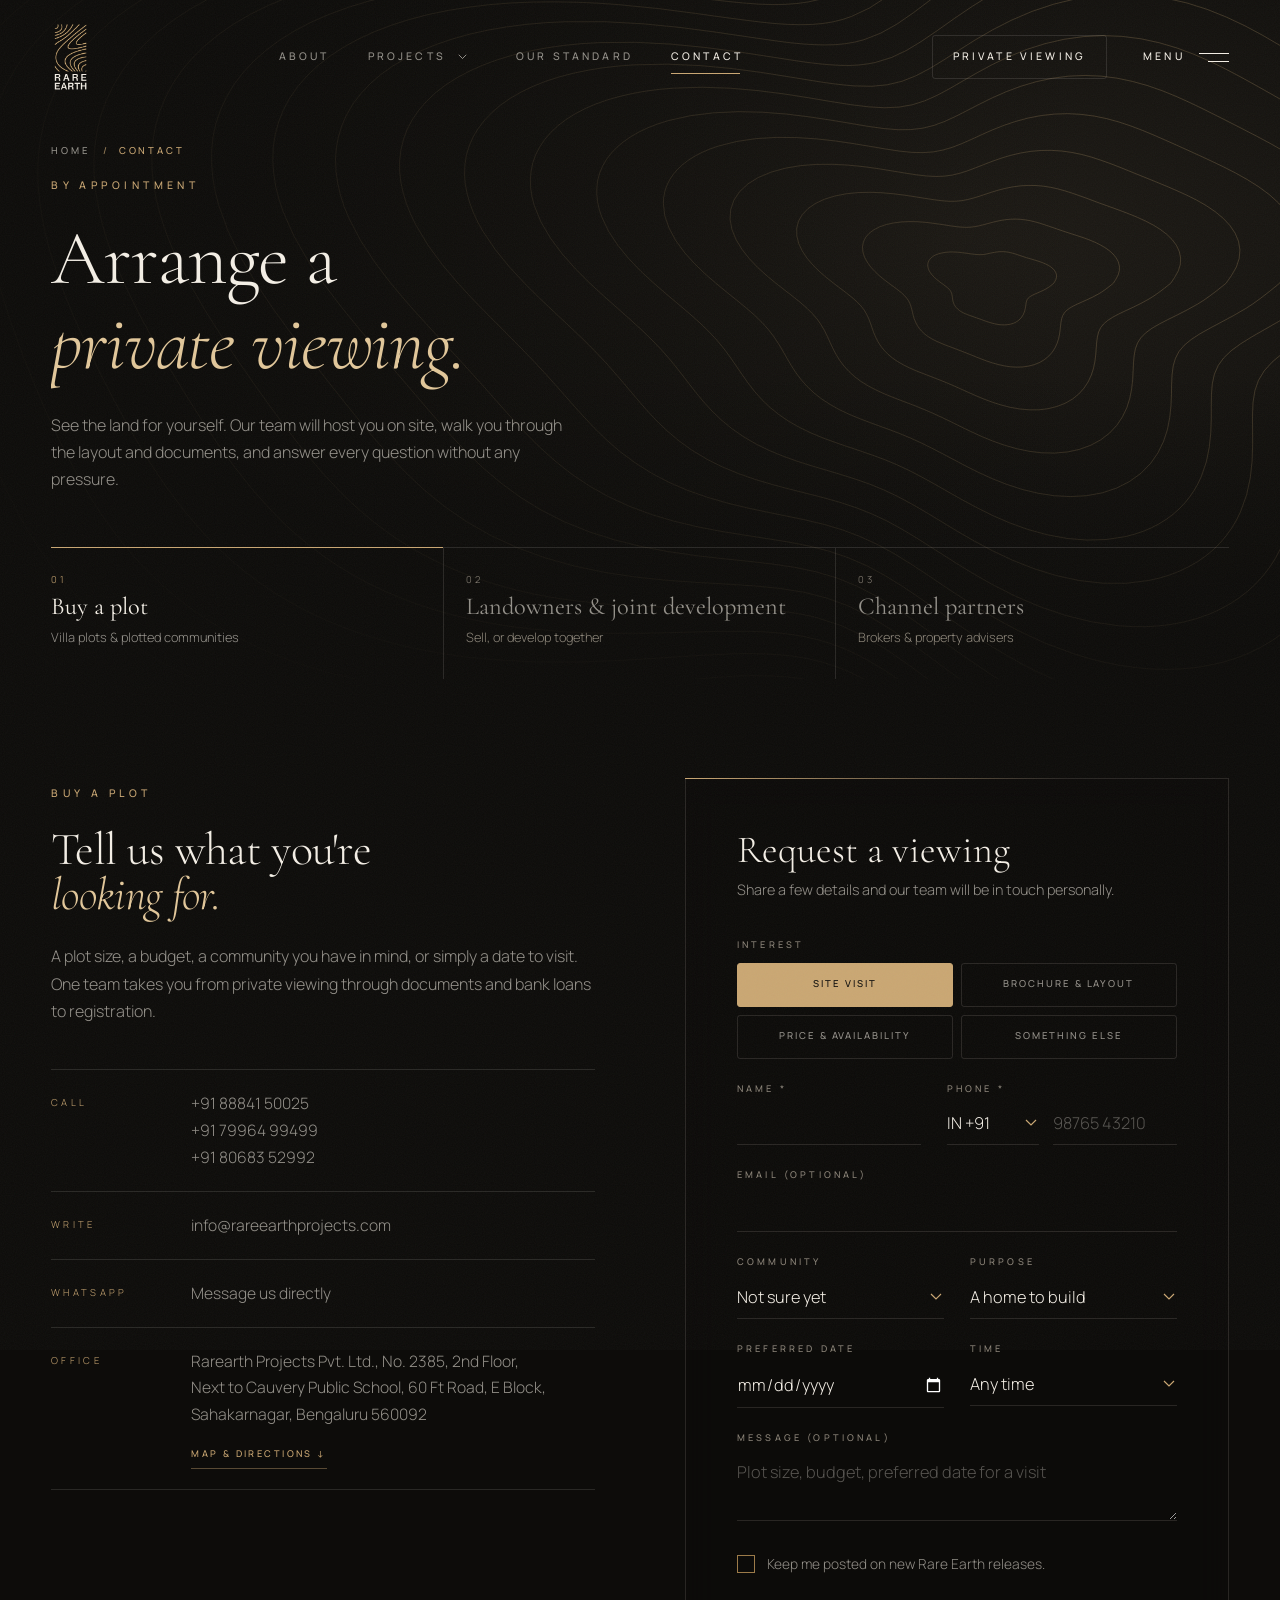
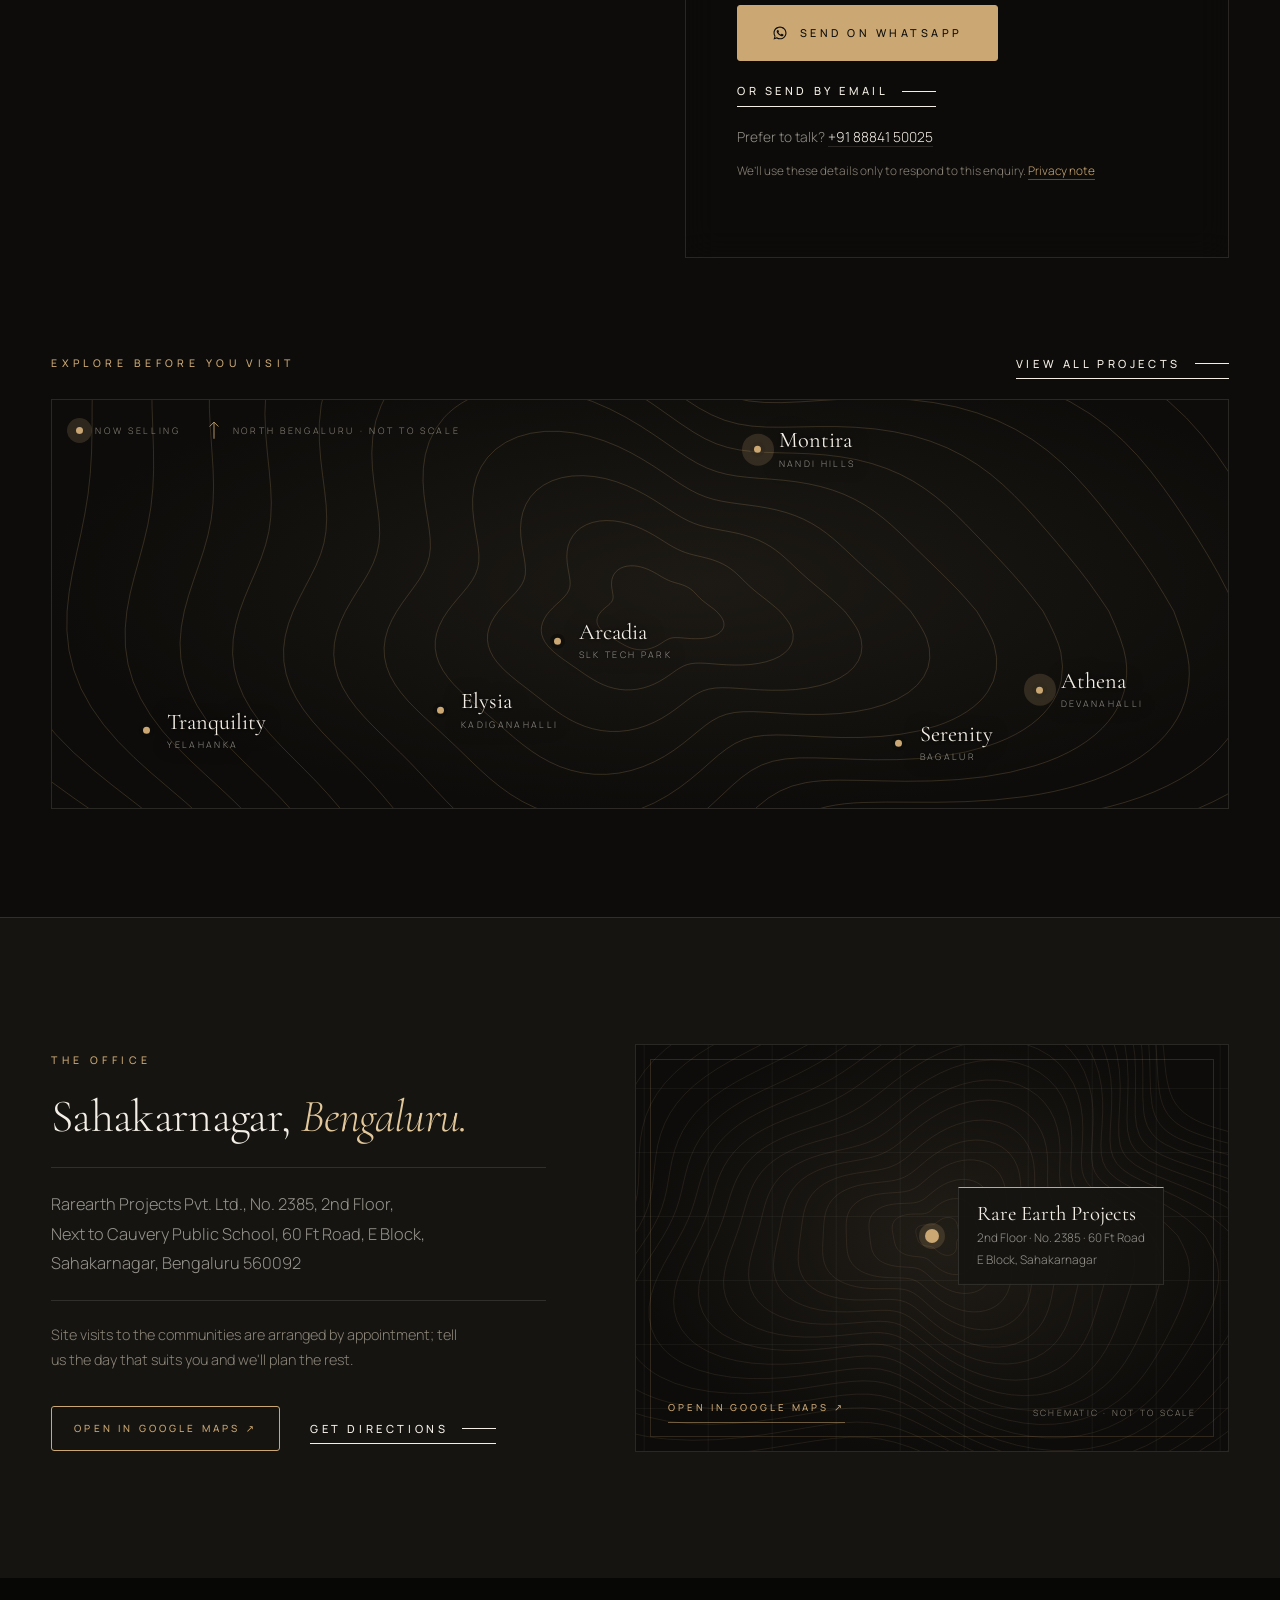
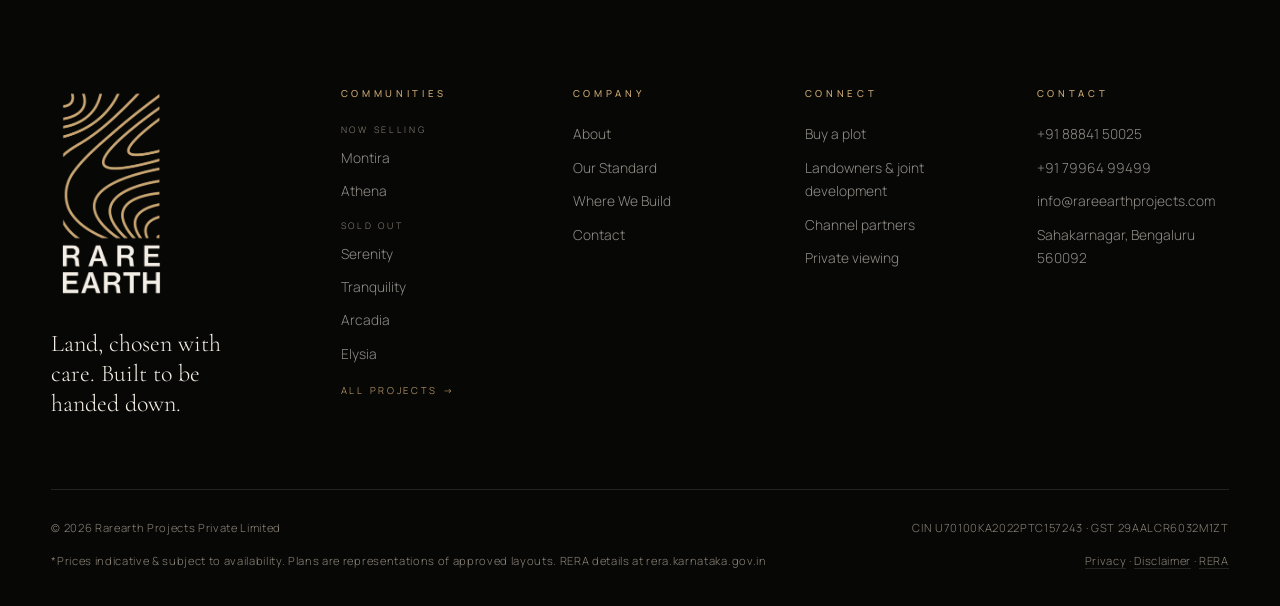
==== contact/index.html @ acd41873 "Rare Earth Projects website: first public release Static site for www.rareearthprojects.com on GitHu" ====
<!doctype html>
<!--
  =====================================================================
  RARE EARTH PROJECTS · CONTACT HUB  (served at /contact/)
  Three hash-addressable tabs (site.js initTabs, data-tabs-hash):
    #buy         Buy a plot (default) · the shared enquiry composer
    #landowners  Landowners & joint development · composer + land fields
    #partners    Channel partners · composer + firm / RERA agent fields
  Each panel's id IS its hash (buy / landowners / partners), so the deep
  links also work as plain anchors without JavaScript.
  Every tab sends WhatsApp-first to RE_CONFIG.whatsapp with email as the
  alternative (no lead endpoint). Phones, email, office and the
  community index are regenerated from assets/js/projects-data.js by
  assets/js/contact.js; the static HTML is the no-JS fallback.
  Deep links: /contact/?project=athena&intent=price#buy
  =====================================================================
-->
<html lang="en" class="no-js">
<head>
<meta charset="utf-8">
<meta name="viewport" content="width=device-width, initial-scale=1">
<script>document.documentElement.classList.remove('no-js')</script>
<title>Contact | Private Viewings &amp; Land Offers | Rare Earth Projects</title>
<meta name="description" content="Arrange a private viewing, offer your land for sale or joint development, or work with us as a channel partner. Call, WhatsApp or write to Rare Earth Projects, Bengaluru.">
<link rel="canonical" href="https://www.rareearthprojects.com/contact/">
<meta name="theme-color" content="#0d0c0a">
<meta property="og:type" content="website">
<meta property="og:locale" content="en_IN">
<meta property="og:site_name" content="Rare Earth Projects">
<meta property="og:title" content="Contact Rare Earth Projects">
<meta property="og:description" content="Arrange a private viewing, offer your land for sale or joint development, or work with us as a channel partner.">
<meta property="og:url" content="https://www.rareearthprojects.com/contact/">
<meta property="og:image" content="https://www.rareearthprojects.com/assets/montira/lawns-sm.jpg">
<meta property="og:image:width" content="1200">
<meta property="og:image:height" content="675">
<meta property="og:image:alt" content="Landscaped lawns at Montira with Nandi Hills in view">
<meta name="twitter:card" content="summary_large_image">
<link rel="icon" type="image/png" href="../assets/mark-gold.png">
<link rel="preconnect" href="https://fonts.googleapis.com">
<link rel="preconnect" href="https://fonts.gstatic.com" crossorigin>
<link href="https://fonts.googleapis.com/css2?family=Cormorant+Garamond:ital,wght@0,300;0,400;0,500;1,300;1,400&family=Manrope:wght@300;400;500;600&display=swap" rel="stylesheet">
<link rel="stylesheet" href="../assets/css/site.css">
<link rel="stylesheet" href="../assets/css/contact.css">

<script type="application/ld+json">
{"@context":"https://schema.org","@type":"Organization","name":"Rare Earth Projects","legalName":"Rarearth Projects Private Limited","url":"https://www.rareearthprojects.com/","logo":"https://www.rareearthprojects.com/assets/logo-vertical.png","email":"info@rareearthprojects.com","telephone":"+91-88841-50025","address":{"@type":"PostalAddress","streetAddress":"No. 2385, 2nd Floor, Next to Cauvery Public School, 60 Ft Road, E Block, Sahakarnagar","addressLocality":"Bengaluru","postalCode":"560092","addressRegion":"Karnataka","addressCountry":"IN"},"contactPoint":[{"@type":"ContactPoint","telephone":"+91-88841-50025","contactType":"sales","areaServed":"IN","availableLanguage":["en"]},{"@type":"ContactPoint","telephone":"+91-79964-99499","contactType":"customer service","areaServed":"IN"},{"@type":"ContactPoint","telephone":"+91-80683-52992","contactType":"customer service","areaServed":"IN"}]}
</script>
<script type="application/ld+json">
{"@context":"https://schema.org","@type":"ContactPage","name":"Contact Rare Earth Projects","url":"https://www.rareearthprojects.com/contact/","about":{"@type":"Organization","name":"Rare Earth Projects","url":"https://www.rareearthprojects.com/"}}
</script>
<script type="application/ld+json">
{"@context":"https://schema.org","@type":"BreadcrumbList","itemListElement":[{"@type":"ListItem","position":1,"name":"Home","item":"https://www.rareearthprojects.com/"},{"@type":"ListItem","position":2,"name":"Contact","item":"https://www.rareearthprojects.com/contact/"}]}
</script>
</head>
<body data-root="../" data-page="contact">
<div data-site="header"></div>
<noscript><nav class="wrap ct-nsnav" aria-label="Primary"><a href="../">Rare Earth Projects</a> · <a href="../projects/">Projects</a> · <a href="../legal/">Privacy &amp; disclaimer</a></nav></noscript>

<main id="main">

<!-- =============== 1 · PAGE HEAD + TABS =============== -->
<section class="phead ct-head" aria-labelledby="ct-h1">
  <svg class="hero-field" data-contours data-seed="57" data-count="26" data-cx="1240" data-cy="430" data-size="1400" viewBox="0 0 1600 1000" preserveAspectRatio="xMidYMid slice" aria-hidden="true"></svg>
  <nav class="crumbs" aria-label="Breadcrumb"><ol class="wrap"><li><a href="../">Home</a></li><li aria-current="page">Contact</li></ol></nav>
  <div class="wrap">
    <span class="kicker rv">By Appointment</span>
    <h1 id="ct-h1" class="display h-lg split"><span class="ln"><span>Arrange a</span></span><span class="ln"><span><em>private viewing.</em></span></span></h1>
    <p class="body-l rv d1">See the land for yourself. Our team will host you on site, walk you through the layout and documents, and answer every question without any pressure.</p>

    <div class="ct-tabs rv d2" id="ctTabs" data-tabs data-tabs-hash aria-label="How can we help?">
      <button type="button" role="tab" id="t-buy" data-hash="buy" aria-controls="buy" aria-selected="true"><small aria-hidden="true">01</small><b>Buy a plot</b><span>Villa plots &amp; plotted communities</span></button>
      <button type="button" role="tab" id="t-landowners" data-hash="landowners" aria-controls="landowners" aria-selected="false"><small aria-hidden="true">02</small><b>Landowners &amp; joint development</b><span>Sell, or develop together</span></button>
      <button type="button" role="tab" id="t-partners" data-hash="partners" aria-controls="partners" aria-selected="false"><small aria-hidden="true">03</small><b>Channel partners</b><span>Brokers &amp; property advisers</span></button>
    </div>
  </div>
</section>

<!-- =============== 2 · PANELS (id="contact" lets the mobile bar step aside here) =============== -->
<div class="ct-panels" id="contact">

  <!-- ---------- Buy a plot ---------- -->
  <section class="ct-panel" id="buy" role="tabpanel" aria-labelledby="t-buy">
    <div class="wrap ct-grid">
      <div class="ct-copy">
        <span class="kicker">Buy a plot</span>
        <h2 class="display h-md">Tell us what you're <em>looking for.</em></h2>
        <p class="body-l">A plot size, a budget, a community you have in mind, or simply a date to visit. One team takes you from private viewing through documents and bank loans to registration.</p>
        <ul class="lines" data-ct-lines="buy">
          <li><small>Call</small><div><a href="tel:+918884150025">+91 88841 50025</a><br><a href="tel:+917996499499">+91 79964 99499</a><br><a href="tel:+918068352992">+91 80683 52992</a></div></li>
          <li><small>Write</small><a href="mailto:info@rareearthprojects.com">info@rareearthprojects.com</a></li>
          <li><small>WhatsApp</small><a href="https://wa.me/918884150025" target="_blank" rel="noopener">Message us directly</a></li>
          <li><small>Office</small><span>Rarearth Projects Pvt. Ltd., No. 2385, 2nd Floor,<br>Next to Cauvery Public School, 60 Ft Road, E Block,<br>Sahakarnagar, Bengaluru 560092</span></li>
        </ul>
      </div>
      <!-- The shared enquiry composer (enquiry.js) renders the fields here -->
      <div class="form-card" id="buyForm" data-enquiry-form data-intent="visit" data-project="" data-source="contact-buy">
        <h3>Request a viewing</h3>
        <p>Share a few details and our team will be in touch personally.</p>
        <noscript><p class="ct-ns">Call <a href="tel:+918884150025">+91 88841 50025</a>, message us on <a href="https://wa.me/918884150025">WhatsApp</a> or write to <a href="mailto:info@rareearthprojects.com">info@rareearthprojects.com</a> and our team will arrange your visit.</p></noscript>
      </div>
    </div>
    <div class="wrap ct-comm">
      <div class="ct-comm-h"><h3 class="kicker" id="ct-comm-h">Explore before you visit</h3><a class="link" href="../projects/">View all projects <span class="ln"></span></a></div>
      <!-- The communities as points on a contour field, roughly where each sits around north Bengaluru.
           Regenerated from projects-data.js by contact.js (site.js fillPins); static pins are the no-JS fallback -->
      <div class="ct-pinmap rv">
        <svg class="pm-field" data-contours data-seed="23" data-count="18" data-cx="820" data-cy="360" data-size="1100" viewBox="0 0 1600 700" preserveAspectRatio="xMidYMid slice" aria-hidden="true"></svg>
        <nav class="pins" id="ctPins" aria-labelledby="ct-comm-h">
          <a class="pin r live" href="../projects/montira/" style="--x:60%;--y:12%;--i:0" aria-label="Montira, Nandi Hills, now selling"><span class="dot" aria-hidden="true"></span><span class="lab"><b>Montira</b><span>Nandi Hills</span></span></a>
          <a class="pin r live" href="../projects/athena/" style="--x:84%;--y:71%;--i:1" aria-label="Athena, Devanahalli, now selling"><span class="dot" aria-hidden="true"></span><span class="lab"><b>Athena</b><span>Devanahalli</span></span></a>
          <a class="pin r" href="../projects/serenity/" style="--x:72%;--y:84%;--i:2"><span class="dot" aria-hidden="true"></span><span class="lab"><b>Serenity</b><span>Bagalur</span></span></a>
          <a class="pin r" href="../projects/tranquility/" style="--x:8%;--y:81%;--i:3"><span class="dot" aria-hidden="true"></span><span class="lab"><b>Tranquility</b><span>Yelahanka</span></span></a>
          <a class="pin r" href="../projects/arcadia/" style="--x:43%;--y:59%;--i:4"><span class="dot" aria-hidden="true"></span><span class="lab"><b>Arcadia</b><span>SLK Tech Park</span></span></a>
          <a class="pin r" href="../projects/elysia/" style="--x:33%;--y:76%;--i:5"><span class="dot" aria-hidden="true"></span><span class="lab"><b>Elysia</b><span>Kadiganahalli</span></span></a>
        </nav>
        <div class="pins-key" aria-hidden="true"><span class="k-live"><i></i>Now selling</span><span class="k-map"><svg viewBox="0 0 16 22"><path d="M8 21V2M3 7l5-5 5 5"/></svg>North Bengaluru · not to scale</span></div>
      </div>
    </div>
  </section>

  <!-- ---------- Landowners & joint development ---------- -->
  <section class="ct-panel" id="landowners" role="tabpanel" aria-labelledby="t-landowners">
    <div class="wrap ct-grid">
      <div class="ct-copy">
        <span class="kicker">Landowners &amp; joint development</span>
        <h2 class="display h-md">Have land?<br><em>Let's read it together.</em></h2>
        <p class="body-l">If you own land around Bengaluru, we'd like to hear about it. Whether you are thinking of a sale or a joint development, we begin the way we always do: with careful due diligence on the land, its documents and where the region is heading.</p>
        <h3 class="ct-sub">What helps us respond</h3>
        <ul class="feat ct-feat">
          <li>Village, hobli and taluk</li>
          <li>Survey number(s)</li>
          <li>Extent, in acres and guntas</li>
          <li>Road access and frontage</li>
          <li>Conversion and approval status, if known</li>
          <li>A few photographs, if you have them</li>
        </ul>
        <p class="ct-aside">A few details are enough to begin; documents can follow later. We treat every land enquiry in confidence.</p>
        <ul class="lines" data-ct-lines="landowners">
          <li><small>Call</small><div><a href="tel:+918884150025">+91 88841 50025</a><br><a href="tel:+917996499499">+91 79964 99499</a></div></li>
          <li><small>Write</small><a href="mailto:info@rareearthprojects.com?subject=Land%20offer">info@rareearthprojects.com</a></li>
          <li><small>WhatsApp</small><a href="https://wa.me/918884150025" target="_blank" rel="noopener">Message us directly</a></li>
        </ul>
      </div>
      <!-- contact.js mounts the shared composer here with land fields -->
      <div class="form-card ct-form" id="landForm" data-ct-form="landowners" data-source="contact-landowners">
        <h3>Tell us about the land</h3>
        <p>Share what you know today. Our team will call you back personally.</p>
        <noscript><p class="ct-ns">Call <a href="tel:+918884150025">+91 88841 50025</a> or write to <a href="mailto:info@rareearthprojects.com?subject=Land%20offer">info@rareearthprojects.com</a> with the village, survey number and extent of the land.</p></noscript>
      </div>
    </div>
    <div class="wrap ct-steps-w">
      <h3 class="kicker">How it works</h3>
      <ol class="steps ct-steps">
        <li><b>Share the basics</b><p>Where the land is, its survey number and extent. That is enough for a first conversation.</p></li>
        <li><b>We read the land</b><p>Title, access, approvals and where the region is heading, studied before anything is promised.</p></li>
        <li><b>We walk it with you</b><p>A visit to the parcel with you or your representative, and an honest view of its potential.</p></li>
        <li><b>We talk options</b><p>An outright purchase or a joint development, whichever suits the land and its owners.</p></li>
      </ol>
    </div>
  </section>

  <!-- ---------- Channel partners ---------- -->
  <section class="ct-panel" id="partners" role="tabpanel" aria-labelledby="t-partners">
    <div class="wrap ct-grid">
      <div class="ct-copy">
        <span class="kicker">Channel partners</span>
        <h2 class="display h-md">Bring your clients <em>to the right land.</em></h2>
        <p class="body-l">If you advise buyers on plots and land around Bengaluru, we'd be glad to work with you. Tell us about your firm and your RERA agent registration, and our team will be in touch to take it forward.</p>
        <h3 class="ct-sub">What to include</h3>
        <ul class="feat ct-feat">
          <li>Your firm's name and city</li>
          <li>Your Karnataka RERA agent registration number</li>
          <li>The communities your clients ask about</li>
          <li>The best number to reach you</li>
        </ul>
        <ul class="lines" data-ct-lines="partners">
          <li><small>Call</small><div><a href="tel:+918884150025">+91 88841 50025</a><br><a href="tel:+917996499499">+91 79964 99499</a></div></li>
          <li><small>Write</small><a href="mailto:info@rareearthprojects.com?subject=Channel%20partner">info@rareearthprojects.com</a></li>
          <li><small>WhatsApp</small><a href="https://wa.me/918884150025" target="_blank" rel="noopener">Message us directly</a></li>
        </ul>
        <p class="ct-mailcard" data-ct-mailcard>Prefer email? <a class="link" href="mailto:info@rareearthprojects.com?subject=Channel%20partner">Write with our template <span class="ln"></span></a></p>
      </div>
      <!-- contact.js mounts the shared composer here with firm fields -->
      <div class="form-card ct-form" id="partnerForm" data-ct-form="partners" data-source="contact-partners">
        <h3>Work with us</h3>
        <p>A few details about you and your firm, and we'll take it from there.</p>
        <noscript><p class="ct-ns">Write to <a href="mailto:info@rareearthprojects.com?subject=Channel%20partner">info@rareearthprojects.com</a> with your firm's name, city and Karnataka RERA agent registration number.</p></noscript>
      </div>
    </div>
  </section>

</div>

<!-- =============== 3 · THE OFFICE =============== -->
<!-- data-lat / data-lng: the office pin from Google Maps (owner, 2026-10-17); RE_CONFIG.office.lat / lng override them when added -->
<section class="ct-office" id="office" aria-labelledby="office-h" data-lat="13.0608421" data-lng="77.5875166">
  <div class="wrap ct-office-grid">
    <div class="ct-office-copy">
      <span class="kicker">The Office</span>
      <h2 id="office-h" class="display h-md">Sahakarnagar, <em>Bengaluru.</em></h2>
      <address class="ct-addr" data-ct-addr>Rarearth Projects Pvt. Ltd., No. 2385, 2nd Floor,<br> Next to Cauvery Public School, 60 Ft Road, E Block,<br> Sahakarnagar, Bengaluru 560092</address>
      <p class="ct-office-note">Site visits to the communities are arranged by appointment; tell us the day that suits you and we'll plan the rest.</p>
      <div class="ct-office-acts">
        <a class="pill sm" data-ct-maps href="https://www.google.com/maps/search/?api=1&amp;query=13.0608421%2C77.5875166" target="_blank" rel="noopener">Open in Google Maps ↗</a>
        <a class="link" data-ct-dir href="https://www.google.com/maps/dir/?api=1&amp;destination=13.0608421%2C77.5875166" target="_blank" rel="noopener">Get directions <span class="ln"></span></a>
      </div>
    </div>
    <!-- Stylised, on-brand map card: no Google Maps script or embed. A click opens Google Maps in a new tab. -->
    <a class="ct-map" data-ct-maps href="https://www.google.com/maps/search/?api=1&amp;query=13.0608421%2C77.5875166" target="_blank" rel="noopener" aria-label="Open the Rare Earth Projects office in Sahakarnagar on Google Maps (opens in a new tab)">
      <svg class="ct-map-field" data-contours data-seed="88" data-count="20" data-cx="820" data-cy="470" data-size="900" viewBox="0 0 1600 1000" preserveAspectRatio="xMidYMid slice" aria-hidden="true"></svg>
      <span class="ct-map-grid" aria-hidden="true"></span>
      <span class="ct-pin" aria-hidden="true"><i></i></span>
      <span class="ct-map-lbl" aria-hidden="true"><b>Rare Earth Projects</b><span>2nd Floor · No. 2385 · 60 Ft Road</span><span>E Block, Sahakarnagar</span></span>
      <span class="ct-map-cta" aria-hidden="true">Open in Google Maps ↗</span>
      <span class="ct-map-note" aria-hidden="true">Schematic · not to scale</span>
    </a>
  </div>
</section>

</main>
<div data-site="footer"></div>
<noscript><footer class="ns-ft"><div class="wrap"><p>© Rarearth Projects Private Limited · CIN U70100KA2022PTC157243 · GST 29AALCR6032M1ZT</p><p><a href="../legal/">Privacy &amp; disclaimer</a></p></div></footer></noscript>

<script src="../assets/js/projects-data.js" defer></script>
<script src="../assets/js/site.js" defer></script>
<script src="../assets/js/enquiry.js" defer></script>
<script src="../assets/js/contact.js" defer></script>
</body>
</html>
---- assets/css/site.css ----
/* =====================================================================
   Rare Earth Projects · site.css  (shared design system)
   Part A  Tokens and components extracted unchanged from index.html v4
   Part B  Shared inner-page components (header dropdown, breadcrumbs,
           page head, enquiry dialog, edge tab, mobile bar, lightbox,
           featured band, filter bar, sub-nav, plan viewer, project page
           blocks, per-project theme tokens)
   Owned by the foundation layer. Page-specific styles go in
   assets/css/<page>.css.
   ===================================================================== */

/* =========================== PART A ================================ */
:root{
  --obsidian:#0d0c0a; --coal:#151411; --ash:#1e1c18;
  --ivory:#f4efe6; --bone:#ebe4d6; --sand:#d8ccb6;
  --gold:#caa773; --gold-hi:#e2c79a; --gold-lo:#9c7b49;
  --mute:#8b8478; --mute-d:rgba(244,239,230,.58);
  --hair-d:rgba(244,239,230,.12); --hair-l:rgba(13,12,10,.12);
  --serif:"Cormorant Garamond",Georgia,serif;
  --sans:"Manrope",system-ui,-apple-system,sans-serif;
  --ease:cubic-bezier(.22,.8,.2,1);
  --gut:clamp(16px,4vw,56px);
  /* context-aware helpers (flip inside light sections) */
  --line:var(--hair-d); --muted:var(--mute-d); --muted-2:var(--mute); --err:#e08a6d;
  --hdr-offset:0px; --subnav-h:60px;
}
*{box-sizing:border-box;margin:0;padding:0}
html{scroll-behavior:smooth}
body{font-family:var(--sans);font-weight:300;color:var(--ivory);background:var(--obsidian);line-height:1.7;-webkit-font-smoothing:antialiased;overflow-x:hidden}
body.locked{overflow:hidden}
img{max-width:100%;display:block}
a{color:inherit;text-decoration:none}
button{font:inherit;color:inherit;background:none;border:0;cursor:pointer}
::selection{background:var(--gold);color:var(--obsidian)}
.wrap{padding:0 var(--gut);max-width:1560px;margin:0 auto}
section{position:relative}

/* film grain */
body::after{content:"";position:fixed;inset:-50%;z-index:200;pointer-events:none;opacity:.045;
  background-image:url("data:image/svg+xml,%3Csvg xmlns='http://www.w3.org/2000/svg' width='160' height='160'%3E%3Cfilter id='n'%3E%3CfeTurbulence type='fractalNoise' baseFrequency='.9' numOctaves='2' stitchTiles='stitch'/%3E%3C/filter%3E%3Crect width='100%25' height='100%25' filter='url(%23n)'/%3E%3C/svg%3E");
  animation:grain 1.2s steps(4) infinite}
@keyframes grain{0%{transform:translate(0,0)}25%{transform:translate(-3%,2%)}50%{transform:translate(2%,-3%)}75%{transform:translate(-2%,-1%)}100%{transform:translate(0,0)}}

/* ---------- type ---------- */
.kicker{font-size:.66rem;letter-spacing:.42em;text-transform:uppercase;font-weight:500;color:var(--gold)}
.display{font-family:var(--serif);font-weight:300;line-height:.98;letter-spacing:-.015em}
.display em{font-style:italic;color:var(--gold-hi)}
.h-xl{font-size:clamp(3.2rem,9vw,9rem)}
.h-lg{font-size:clamp(2.6rem,6vw,5.6rem)}
.h-md{font-size:clamp(2rem,3.6vw,3.4rem)}
.body-l{font-size:clamp(1rem,1.2vw,1.12rem);color:var(--mute-d);max-width:54ch}
.body-l+.body-l{margin-top:18px}
.light{background:var(--ivory);color:var(--obsidian)}
.bone{background:var(--bone);color:var(--obsidian)}
.light .kicker,.bone .kicker{color:var(--gold-lo)}
.light .display em,.bone .display em{color:var(--gold-lo)}
.light .body-l,.bone .body-l{color:#5d574d}

/* ---------- links & buttons ---------- */
.link{display:inline-flex;align-items:center;gap:14px;font-size:.7rem;letter-spacing:.32em;text-transform:uppercase;font-weight:500;position:relative;padding:6px 0}
.link::after{content:"";position:absolute;left:0;right:0;bottom:0;height:1px;background:currentColor;transform-origin:right;transition:transform .7s var(--ease)}
.link:hover::after{transform:scaleX(0)}
.link .ln{width:34px;height:1px;background:currentColor;transition:width .6s var(--ease)}
.link:hover .ln{width:56px}
.pill{display:inline-flex;align-items:center;gap:14px;padding:18px 34px;border:1px solid var(--gold);color:var(--gold);font-size:.68rem;letter-spacing:.32em;text-transform:uppercase;font-weight:500;position:relative;overflow:hidden;isolation:isolate;transition:color .6s var(--ease)}
.pill::before{content:"";position:absolute;inset:0;background:var(--gold);transform:translateY(101%);transition:transform .6s var(--ease);z-index:-1}
.pill:hover{color:var(--obsidian)}
.pill:hover::before{transform:none}
.pill.solid{background:var(--gold);color:var(--obsidian)}
.pill.solid::before{background:var(--ivory)}
.light .pill,.bone .pill{border-color:var(--obsidian);color:var(--obsidian)}
.light .pill::before,.bone .pill::before{background:var(--obsidian)}
.light .pill:hover,.bone .pill:hover{color:var(--ivory)}

/* ---------- preloader ---------- */
.loader{position:fixed;inset:0;z-index:300;background:var(--obsidian);display:flex;align-items:center;justify-content:center;transition:clip-path 1.2s var(--ease)}
.loader .lg{position:relative;width:96px}
.loader svg{position:absolute;left:0;top:0;width:100%;height:auto}
.loader svg path{fill:none;stroke:var(--gold);stroke-width:3.2;stroke-linecap:round}
.loader img{width:100%;opacity:0;animation:fadein .9s 1.2s forwards}
.loader.done{clip-path:inset(0 0 100% 0)}
.loader.skip{display:none}
@keyframes fadein{to{opacity:1}}

/* ---------- header ---------- */
.hdr{position:fixed;top:0;left:0;right:0;z-index:100;display:flex;align-items:center;justify-content:space-between;padding:22px var(--gut);transition:transform .6s var(--ease),background .6s,padding .6s,color .6s}
.hdr.hide{transform:translateY(-110%)}
.hdr.solid{background:rgba(13,12,10,.84);backdrop-filter:blur(14px);-webkit-backdrop-filter:blur(14px);padding:12px var(--gut)}
.hdr .logo img{height:70px;width:auto;transition:height .6s var(--ease)}
.hdr.solid .logo img{height:52px}
.hdr nav.quick{display:flex;gap:38px;align-items:center}
.hdr nav.quick a{font-size:.66rem;letter-spacing:.3em;text-transform:uppercase;font-weight:500;color:var(--mute-d);transition:color .4s}
.hdr nav.quick a:hover{color:var(--ivory)}
.hdr-r{display:flex;align-items:center;gap:36px}
.hdr-r .enq{font-size:.66rem;letter-spacing:.3em;text-transform:uppercase;font-weight:500;border:1px solid var(--hair-d);padding:12px 20px;transition:border-color .4s,color .4s}
.hdr-r .enq:hover{border-color:var(--gold);color:var(--gold)}
.menu-t{display:flex;align-items:center;gap:14px;font-size:.66rem;letter-spacing:.3em;text-transform:uppercase;font-weight:500;min-height:44px}
.menu-t .bars{width:30px;height:9px;position:relative}
.menu-t .bars i{position:absolute;left:0;right:0;height:1px;background:currentColor;transition:transform .5s var(--ease),width .5s var(--ease)}
.menu-t .bars i:first-child{top:0}.menu-t .bars i:last-child{bottom:0;width:70%;left:auto}
.menu-t:hover .bars i:last-child{width:100%}
body.menu-open .menu-t .bars i:first-child{transform:translateY(4px) rotate(45deg)}
body.menu-open .menu-t .bars i:last-child{width:100%;transform:translateY(-4px) rotate(-45deg)}

/* ---------- menu overlay ---------- */
.overlay{position:fixed;inset:0;z-index:90;background:var(--coal);display:grid;grid-template-columns:1.4fr 1fr;clip-path:inset(0 0 100% 0);transition:clip-path 1s var(--ease),visibility 0s 1s;visibility:hidden}
body.menu-open .overlay{clip-path:inset(0 0 0 0);visibility:visible;transition:clip-path 1s var(--ease)}
.overlay nav{padding:140px var(--gut) 50px;display:flex;flex-direction:column;justify-content:center;overflow-y:auto}
.overlay nav a{font-family:var(--serif);font-weight:300;font-size:clamp(2rem,4.6vw,4.2rem);line-height:1.14;display:flex;align-items:baseline;gap:26px;opacity:0;transform:translateY(30px);transition:opacity .8s var(--ease),transform .8s var(--ease),color .4s}
.overlay nav a small{font-family:var(--sans);font-size:.66rem;letter-spacing:.2em;color:var(--mute);min-width:24px}
.overlay nav a.sub{font-size:clamp(1.3rem,2.4vw,2rem);padding-left:50px;color:var(--mute-d)}
.overlay nav a:hover{color:var(--gold-hi);font-style:italic}
.overlay nav a.sub.is-cur{color:var(--gold);font-style:italic}
body.menu-open .overlay nav a{opacity:1;transform:none}
.overlay aside{border-left:1px solid var(--hair-d);padding:140px var(--gut) 60px;display:flex;flex-direction:column;justify-content:space-between;gap:34px;position:relative;overflow:hidden}
.overlay aside .vlogo{width:110px}
.overlay aside h6{font-size:.62rem;letter-spacing:.38em;text-transform:uppercase;color:var(--gold);font-weight:500;margin-bottom:10px}
.overlay aside p,.overlay aside a{font-size:.95rem;color:var(--mute-d);display:block}
.overlay aside a:hover{color:var(--ivory)}

/* ---------- hero ---------- */
.hero{min-height:100vh;min-height:100svh;display:flex;flex-direction:column;justify-content:flex-end;overflow:hidden;background:radial-gradient(ellipse at 75% 35%,#1d1a15 0%,var(--obsidian) 65%)}
.hero-field{position:absolute;inset:0;width:100%;height:100%}
.hero-field path{fill:none;stroke:var(--gold);stroke-width:1;opacity:.42;stroke-linecap:round}
.hero::after{content:"";position:absolute;inset:0;background:linear-gradient(90deg,rgba(13,12,10,.92) 0%,rgba(13,12,10,.55) 45%,rgba(13,12,10,0) 80%),linear-gradient(0deg,rgba(13,12,10,.9),rgba(13,12,10,0) 40%);pointer-events:none}
.hero-in{position:relative;z-index:2;padding-top:170px;width:100%}
.hero h1{margin:26px 0 30px;max-width:14ch}
.hero p.lead{max-width:48ch;color:var(--mute-d);font-size:1.05rem}
.hero-actions{display:flex;flex-wrap:wrap;align-items:center;gap:30px;margin-top:40px}

/* ---------- community pins (site.js pinsHTML / fillPins) ----------
   Each project is a gold point on a contour field, roughly where it sits
   around north Bengaluru. On the home and 404 heroes (.hero-pins) they
   float over the right of the field, so the headline block keeps a calm
   margin to the bottom edge; on contact they spread across a panel
   (contact.css .ct-map). --x / --y place each .pin; .l / .b move the
   label to the left / below. "Now selling" projects pulse. */
.hero{padding-bottom:clamp(80px,13vh,150px)}
.hero-pins{position:absolute;inset:0;z-index:2;pointer-events:none}
.pin{position:absolute;left:var(--x);top:var(--y);pointer-events:auto;display:flex;align-items:center;gap:14px;transform:translate(-7px,-50%)}
.rv.in .pin{animation:pinIn 1s var(--ease) both;animation-delay:calc(.45s + var(--i,0) * .14s)}
@keyframes pinIn{from{opacity:0}}
.pin.l{flex-direction:row-reverse;transform:translate(calc(-100% + 7px),-50%);text-align:right}
.pin.b{flex-direction:column;gap:10px;transform:translate(-50%,-7px);text-align:center}
.pin .dot{position:relative;flex:none;width:14px;height:14px;display:grid;place-items:center}
.pin .dot::before{content:"";width:7px;height:7px;border-radius:50%;background:var(--gold);box-shadow:0 0 0 4px rgba(13,12,10,.6);transition:transform .4s var(--ease)}
.pin.live .dot::after,.pins-key .k-live i::after{content:"";position:absolute;inset:-9px;border-radius:50%;background:rgba(202,167,115,.18);animation:pinPulse 3s ease-in-out infinite}
.pin.live:nth-child(2n) .dot::after{animation-delay:1s}
@keyframes pinPulse{0%,100%{transform:scale(.45);opacity:.9}50%{transform:scale(1.1);opacity:.35}}
.pin .lab{text-shadow:0 1px 18px rgba(13,12,10,.95),0 0 4px rgba(13,12,10,.9)}
.pin b{display:block;font-family:var(--serif);font-weight:400;font-size:1.4rem;line-height:1.05;transition:color .4s}
.pin .lab span{display:block;margin-top:4px;font-size:.56rem;letter-spacing:.26em;text-transform:uppercase;color:var(--mute-d)}
.pin:hover b,.pin:focus-visible b{color:var(--gold-hi);font-style:italic}
.pin:hover .dot::before,.pin:focus-visible .dot::before{transform:scale(1.5)}
.pin:focus-visible{outline:1px solid var(--gold);outline-offset:6px}
.pins-key{position:absolute;right:var(--gut);bottom:28px;display:flex;align-items:center;gap:26px;font-size:.56rem;letter-spacing:.3em;text-transform:uppercase;color:var(--mute)}
.pins-key>span{display:flex;align-items:center;gap:12px}
.pins-key .k-live i{position:relative;width:7px;height:7px;border-radius:50%;background:var(--gold)}
.pins-key svg{width:14px;height:20px;stroke:var(--gold);fill:none}

/* reveals */
.split .ln{display:block;overflow:hidden;padding:.06em .12em .22em 0;margin:-.06em -.12em -.16em 0}
.split .ln>span{display:block;transform:translateY(105%);transition:transform 1.3s var(--ease)}
.split.in .ln>span{transform:none}
.split.in .ln:nth-child(2)>span{transition-delay:.1s}
.rv{opacity:0;transform:translateY(40px);transition:opacity 1.2s var(--ease),transform 1.2s var(--ease)}
.rv.in{opacity:1;transform:none}
.rv.d1{transition-delay:.12s}.rv.d2{transition-delay:.24s}.rv.d3{transition-delay:.36s}
.no-js .rv,.no-js .split .ln>span{opacity:1;transform:none}

/* ---------- manifesto ---------- */
.manifesto{padding:clamp(120px,18vh,220px) 0;text-align:center;overflow:hidden}
.manifesto .kicker{display:block;margin-bottom:44px}
.manifesto p.big{font-family:var(--serif);font-weight:300;font-size:clamp(1.8rem,3.6vw,3.3rem);line-height:1.28;max-width:24ch;margin:0 auto}
.manifesto p.big .w{opacity:.16;transition:opacity .5s}
.manifesto p.big .w.on{opacity:1}
.manifesto p.big em{color:var(--gold-hi)}
.manifesto .mk{position:absolute;left:50%;top:50%;width:min(420px,70vw);transform:translate(-50%,-50%);opacity:.03;filter:brightness(0) invert(1);pointer-events:none}

/* ---------- figures ---------- */
.figures{border-top:1px solid var(--hair-d);border-bottom:1px solid var(--hair-d)}
.figures .wrap{display:grid;grid-template-columns:repeat(4,1fr)}
.fig{padding:56px 0 50px clamp(0px,2vw,36px);border-right:1px solid var(--hair-d)}
.fig:first-child{padding-left:0}
.fig:last-child{border-right:0}
.fig b{display:block;font-family:var(--serif);font-weight:300;font-size:clamp(3rem,5.4vw,5.2rem);line-height:1}
.fig span{display:block;margin-top:14px;font-size:.64rem;letter-spacing:.3em;text-transform:uppercase;color:var(--mute)}
.fig b span{display:inline;margin:0;font:inherit;letter-spacing:inherit;text-transform:none;color:inherit}

/* ---------- about ---------- */
.about{padding:clamp(120px,16vh,190px) 0}
.about-grid{display:grid;grid-template-columns:5fr 6fr;gap:clamp(40px,8vw,140px);align-items:center}
.about-mark{position:relative;aspect-ratio:4/5;background:var(--bone);display:flex;align-items:center;justify-content:center}
.about-mark::before{content:"";position:absolute;inset:18px;border:1px solid var(--hair-l)}
.about-mark img{width:42%}
.about-mark .cap{position:absolute;left:34px;right:34px;bottom:30px;display:flex;justify-content:space-between;font-size:.6rem;letter-spacing:.3em;text-transform:uppercase;color:#7a7468}
.about .h-lg{margin:24px 0 30px}
.pillars{display:grid;grid-template-columns:repeat(3,1fr);gap:28px;margin-top:46px;padding-top:36px;border-top:1px solid var(--hair-l)}
.pillars i{font-family:var(--serif);font-size:1.1rem;color:var(--gold-lo)}
.pillars b{display:block;font-family:var(--serif);font-weight:400;font-size:1.45rem;line-height:1.1;margin:10px 0 8px}
.pillars p{font-size:.88rem;color:#5d574d}

/* ---------- portfolio index ---------- */
.portfolio{padding:clamp(120px,16vh,190px) 0 clamp(80px,10vh,120px)}
.col-head{display:grid;grid-template-columns:1fr 1fr;gap:60px;align-items:end;margin-bottom:70px}
.col-head .h-lg{margin-top:24px}
.rows{border-top:1px solid var(--hair-d)}
.row{display:grid;grid-template-columns:70px 2.2fr 1.6fr 1.3fr 170px;align-items:center;gap:24px;padding:32px 0;border-bottom:1px solid var(--hair-d);position:relative;transition:padding .6s var(--ease)}
.row::before{content:"";position:absolute;inset:0;background:linear-gradient(90deg,rgba(202,167,115,.07),transparent 70%);opacity:0;transition:opacity .6s}
.row:hover::before{opacity:1}
.row:hover{padding-left:18px}
.row .n{font-size:.7rem;letter-spacing:.2em;color:var(--mute)}
.row .nm{font-family:var(--serif);font-weight:300;font-size:clamp(2rem,4vw,3.6rem);line-height:1;transition:color .5s}
.row:hover .nm{color:var(--gold-hi);font-style:italic}
.row .lc{font-size:.92rem;color:var(--mute-d)}
.row .tp{font-size:.64rem;letter-spacing:.26em;text-transform:uppercase;color:var(--mute)}
.row .st{justify-self:end;font-size:.6rem;letter-spacing:.3em;text-transform:uppercase;color:var(--gold);display:flex;align-items:center;gap:12px}
.row .st::after{content:"";width:30px;height:1px;background:var(--gold);transition:width .6s var(--ease)}
.row:hover .st::after{width:52px}
.peek{position:fixed;left:0;top:0;z-index:80;width:360px;height:250px;pointer-events:none;overflow:hidden;opacity:0;transform:translate(-50%,-50%) scale(.85);transition:opacity .45s var(--ease),transform .45s var(--ease)}
.peek.on{opacity:1;transform:translate(-50%,-50%) scale(1)}
.peek>*{position:absolute;inset:0}

/* art panels (projects without photography) */
.art{position:relative;overflow:hidden;display:flex;align-items:center;justify-content:center}
.art svg.cn{position:absolute;inset:0;width:100%;height:100%}
.art svg.cn path{fill:none;stroke-width:1}
.art .wm{position:relative;z-index:1;text-align:center;font-family:var(--serif);font-weight:300}
.art .wm small{display:block;font-family:var(--sans);font-size:.6rem;letter-spacing:.44em;text-transform:uppercase;margin-bottom:10px;opacity:.85}
.art{container-type:inline-size}
.art .wm span{font-size:min(2.6rem,8.4cqw);letter-spacing:.18em;text-transform:uppercase;white-space:nowrap}
.art img.ph{position:absolute;inset:0;width:100%;height:100%;object-fit:cover}
.art img.wmi{position:relative;z-index:1;max-width:60%}
/* the project's own logo (Rare Earth beside the project wordmark) in every name panel */
.art img.wmi.logo{width:auto;height:auto;max-width:min(76%,460px);max-height:42%}
.a-photo img.wmi.logo{filter:drop-shadow(0 2px 18px rgba(0,0,0,.5))}
.a-photo{background:#3a2a1e;color:var(--ivory)}
.a-photo img.ph{filter:saturate(.8) brightness(.7) sepia(.1)}
.a-photo .wm{text-shadow:0 2px 24px rgba(0,0,0,.5)}
.a-plan{background:#efe8da;color:var(--obsidian)}
.a-plan img.ph{object-fit:cover;object-position:50% 45%;opacity:.9}
.a-plan .wm{background:rgba(244,239,230,.85);padding:14px 26px}
.a-serenity{background:linear-gradient(150deg,#e9ebdb,#c9cfae);color:#3f4a27}.a-serenity svg.cn path{stroke:#5c6b3a;opacity:.3}
.a-tranq{background:linear-gradient(150deg,#141311,#28231c);color:var(--gold)}.a-tranq svg.cn path{stroke:var(--gold);opacity:.3}
.a-arcadia{background:linear-gradient(150deg,#efe5d3,#d9c3a0);color:#4a3a22}.a-arcadia svg.cn path{stroke:var(--gold-lo);opacity:.4}
.a-elysia{background:linear-gradient(150deg,#eef0ec,#d3dfe2);color:#34505b}.a-elysia svg.cn path{stroke:#4f7480;opacity:.32}
/* Arcadia's text wordmark: ARCADIA in the brand serif with wide tracking, RARE EARTH between hairlines */
/* name panels ("RARE EARTH ── / NAME"): Arcadia, Athena, Elysia. Cards outside a project page show these or site photos, never a plan */
:is(.a-arcadia,.a-athena,.a-elysia) .wm small{display:flex;align-items:center;justify-content:center;gap:14px;letter-spacing:.5em}
:is(.a-arcadia,.a-athena,.a-elysia) .wm small::before,:is(.a-arcadia,.a-athena,.a-elysia) .wm small::after{content:"";width:clamp(18px,7cqw,40px);height:1px;background:currentColor;opacity:.45}
:is(.a-arcadia,.a-athena,.a-elysia) .wm small::after{margin-left:-.5em}
:is(.a-arcadia,.a-athena,.a-elysia) .wm span{display:block;font-size:min(2.6rem,7.6cqw);letter-spacing:.34em;margin-right:-.34em}
.a-athena{background:linear-gradient(150deg,#f4efe6,#dfd8c2);color:#3f4a24}.a-athena svg.cn path{stroke:#6c7a44;opacity:.34}

/* ---------- project chapters (now project-page hero & body) ---------- */
.proj{overflow:hidden}
.proj-cover{position:relative;height:100vh;min-height:640px;overflow:hidden}
.proj-cover .media{position:absolute;inset:-8% 0;will-change:transform}
.proj-cover .media img{width:100%;height:100%;object-fit:cover;filter:saturate(.8) contrast(1.05) brightness(.74) sepia(.1)}
.proj-cover .media.art{display:flex}
.proj-cover .media.art img.wmi{max-width:min(560px,60%);opacity:.95;width:auto;height:auto}
.proj-cover::after{content:"";position:absolute;inset:0;pointer-events:none}
.proj.dark .proj-cover::after{background:linear-gradient(180deg,rgba(13,12,10,.7) 0%,rgba(13,12,10,.05) 30%,rgba(13,12,10,.1) 60%,var(--obsidian) 100%)}
.proj-cover .ttl{position:absolute;left:0;right:0;bottom:clamp(40px,8vh,90px);z-index:2}
.proj-cover .ttl .wrap{display:grid;grid-template-columns:1fr auto;align-items:end;gap:40px}
.proj-cover .no{font-family:var(--serif);font-size:1.1rem;color:var(--gold-hi)}
.proj-cover .no em{color:var(--mute-d);font-style:normal;font-size:.8em;margin-left:4px}
.proj-cover h2,.proj-cover h1{font-size:clamp(4rem,13vw,12.5rem);letter-spacing:.06em;text-transform:uppercase;line-height:.9;margin-top:14px}
.proj-cover .tagline{font-family:var(--serif);font-style:italic;font-size:clamp(1.1rem,1.6vw,1.4rem);color:var(--sand);margin-top:16px;max-width:40ch}
.proj-cover .facts{display:flex;gap:34px;text-align:right}
.proj-cover .facts b{display:block;font-family:var(--serif);font-weight:300;font-size:2.4rem;line-height:1}
.proj-cover .facts span{font-size:.58rem;letter-spacing:.3em;text-transform:uppercase;color:var(--mute-d)}
.proj.lightc .proj-cover .ttl,.proj.lightc .proj-cover .no em{color:var(--obsidian)}
.proj.lightc .proj-cover .facts span{color:#6c665b}
.proj.lightc .proj-cover::after{background:linear-gradient(0deg,rgba(235,228,214,.9),rgba(235,228,214,0) 45%)}
.proj.lightc .proj-cover .tagline{color:#6c665b}
.proj.lightc .proj-cover .no{color:var(--gold-lo)}
.proj-body{display:grid;grid-template-columns:5fr 6fr;gap:clamp(40px,8vw,140px);padding:clamp(60px,9vh,100px) 0 clamp(90px,12vh,150px)}
.proj-body .h-md{margin:24px 0 28px}
.specs{list-style:none;border-top:1px solid var(--hair-d)}
.specs li{display:grid;grid-template-columns:1fr auto;gap:20px;padding:19px 0;border-bottom:1px solid var(--hair-d);font-size:.95rem}
.specs li span{color:var(--mute-d)}
.specs li b{font-weight:400;font-family:var(--serif);font-size:1.3rem;text-align:right}
.light .specs,.bone .specs,.light .specs li,.bone .specs li{border-color:var(--hair-l)}
.light .specs li span,.bone .specs li span{color:#6c665b}
.feat{list-style:none;columns:2;column-gap:34px;margin-top:34px}
.feat li{break-inside:avoid;padding:11px 0;border-bottom:1px solid var(--hair-d);font-size:.9rem;display:flex;gap:12px}
.light .feat li,.bone .feat li{border-color:var(--hair-l)}
.feat li::before{content:"";flex:none;width:5px;height:5px;margin-top:.62em;border:1px solid var(--gold);transform:rotate(45deg)}
.acts{display:flex;flex-wrap:wrap;align-items:center;gap:30px;margin-top:40px}
.rera{font-size:.68rem;letter-spacing:.12em;color:var(--mute);margin-top:20px}

.gallery{display:grid;grid-template-columns:1.6fr 1fr;gap:clamp(10px,1.2vw,18px);padding-bottom:clamp(90px,12vh,150px)}
.gallery figure{position:relative;overflow:hidden;background:var(--ash)}
.gallery figure:first-child{grid-row:span 2}
.gallery figure:not(:first-child){aspect-ratio:16/10}
.gallery img{width:100%;height:100%;object-fit:cover;filter:saturate(.84) contrast(1.05) brightness(.9) sepia(.06);transform:scale(1.04);transition:transform 1.6s var(--ease),filter 1s}
.gallery figure:hover img{transform:scale(1);filter:none}
.gallery figcaption{position:absolute;left:22px;bottom:18px;font-size:.6rem;letter-spacing:.34em;text-transform:uppercase;text-shadow:0 1px 10px rgba(0,0,0,.6)}

.plan{padding:clamp(100px,14vh,160px) 0}
.plan-grid{display:grid;grid-template-columns:1fr 1fr;gap:clamp(40px,7vw,120px);align-items:center}
.plan-img{background:#efe9dd;padding:clamp(14px,2vw,30px);position:relative}
.plan-img img{width:100%;mix-blend-mode:multiply}
.plan-img figcaption{position:absolute;right:0;bottom:-28px;font-size:.6rem;letter-spacing:.3em;text-transform:uppercase;color:var(--mute)}

/* render stage (Athena) */
.stage{perspective:2200px}
.render{position:relative;transform:rotateX(14deg) scale(.96);transform-origin:50% 100%;transition:transform 1.6s var(--ease);box-shadow:0 60px 80px -50px rgba(40,30,15,.5),0 0 0 1px rgba(156,123,73,.25);background:var(--ivory)}
.render.in{transform:none}
.render img{display:block;width:100%;max-height:118vh;object-fit:contain;animation:fadeimg .8s var(--ease)}
.render img[hidden]{display:none}
@keyframes fadeimg{from{opacity:0}to{opacity:1}}
.phase-tabs{display:flex;margin-bottom:22px;border-bottom:1px solid var(--hair-l)}
.phase-tabs button{padding:14px 0;margin-right:40px;font-size:.66rem;letter-spacing:.32em;text-transform:uppercase;font-weight:500;color:#7a7468;position:relative;transition:color .4s}
.phase-tabs button small{font-size:.9em;letter-spacing:.12em;margin-left:8px;opacity:.7;text-transform:none}
.phase-tabs button::after{content:"";position:absolute;left:0;right:0;bottom:-1px;height:1px;background:var(--obsidian);transform:scaleX(0);transform-origin:left;transition:transform .6s var(--ease)}
.phase-tabs button[aria-selected="true"]{color:var(--obsidian)}
.phase-tabs button[aria-selected="true"]::after{transform:none}
.phases{display:grid;grid-template-columns:1fr 1fr;gap:1px;background:var(--hair-l);border:1px solid var(--hair-l);margin-top:34px}
.phase{background:var(--bone);padding:26px 24px}
.phase small{font-size:.58rem;letter-spacing:.3em;text-transform:uppercase;color:var(--gold-lo)}
.phase b{display:block;font-family:var(--serif);font-weight:300;font-size:2.8rem;line-height:1;margin:12px 0 6px}
.phase span{font-size:.86rem;color:#5d574d}
.ath-cover{padding-top:clamp(150px,20vh,210px);padding-bottom:clamp(50px,7vh,80px)}
.ath-cover .top{display:grid;grid-template-columns:1fr auto;align-items:end;gap:40px;margin-bottom:clamp(40px,6vh,70px)}
.ath-cover h2,.ath-cover h1{font-size:clamp(4rem,13vw,12.5rem);letter-spacing:.14em;text-transform:uppercase;line-height:.9;margin-top:14px}
.ath-cover .facts{display:flex;gap:34px;text-align:right}
.ath-cover .facts b{display:block;font-family:var(--serif);font-weight:300;font-size:2.4rem;line-height:1}
.ath-cover .facts span{font-size:.58rem;letter-spacing:.3em;text-transform:uppercase;color:#6c665b}
.ath-cover .no{font-family:var(--serif);font-size:1.1rem;color:var(--gold-lo)}

/* ---------- standard ---------- */
.standard{padding:clamp(110px,15vh,170px) 0}
.std-grid{display:grid;grid-template-columns:repeat(4,1fr);border-top:1px solid var(--hair-l);margin-top:70px}
.std{padding:40px clamp(14px,2vw,34px) 10px 0;border-right:1px solid var(--hair-l)}
.std+.std{padding-left:clamp(14px,2vw,34px)}
.std:last-child{border-right:0}
.std .i{font-family:var(--serif);font-style:italic;font-size:1.1rem;color:var(--gold-lo)}
.std h4{font-family:var(--serif);font-weight:400;font-size:clamp(1.5rem,2.2vw,2rem);line-height:1.1;margin:18px 0 14px}
.std p{font-size:.92rem;color:#5d574d}

/* ---------- presence ---------- */
.terrain{padding:clamp(120px,16vh,190px) 0}
.ter-grid{display:grid;grid-template-columns:1fr 1.1fr;gap:clamp(40px,7vw,120px);align-items:center}
.map svg{width:100%;height:auto;display:block}
.dist{list-style:none;margin-top:44px;border-top:1px solid var(--hair-d)}
.dist li{display:grid;grid-template-columns:1fr auto;padding:18px 0;border-bottom:1px solid var(--hair-d);gap:20px}
.dist li span{color:var(--mute-d);font-size:.95rem}
.dist li b{font-family:var(--serif);font-weight:300;font-size:1.3rem;color:var(--gold-hi)}

/* ---------- viewing ---------- */
.viewing{padding:clamp(120px,16vh,190px) 0;overflow:hidden}
.viewing .bg{position:absolute;inset:0}
.viewing .bg img{width:100%;height:100%;object-fit:cover;filter:saturate(.7) brightness(.3) sepia(.15)}
.viewing .bg::after{content:"";position:absolute;inset:0;background:linear-gradient(90deg,rgba(13,12,10,.92) 0%,rgba(13,12,10,.6) 100%)}
.vw-grid{position:relative;z-index:1;display:grid;grid-template-columns:1fr 1fr;gap:clamp(40px,7vw,120px)}
.vw-grid .h-lg{margin:24px 0 30px}
.lines{list-style:none;margin-top:50px}
.lines li{display:grid;grid-template-columns:120px 1fr;gap:20px;padding:20px 0;border-top:1px solid var(--hair-d)}
.lines li:last-child{border-bottom:1px solid var(--hair-d)}
.lines small{font-size:.6rem;letter-spacing:.34em;text-transform:uppercase;color:var(--gold);padding-top:5px}
.lines a,.lines span{color:var(--mute-d);font-size:.98rem}
.lines a:hover{color:var(--ivory)}
/* form card (was a global `form` rule on the landing page; now scoped) */
.vw-grid>form,.form-card{background:rgba(13,12,10,.55);backdrop-filter:blur(16px);-webkit-backdrop-filter:blur(16px);border:1px solid var(--hair-d);padding:clamp(30px,4vw,60px)}
.vw-grid>form h3,.form-card h3{font-family:var(--serif);font-weight:300;font-size:2.4rem;line-height:1.05;margin-bottom:8px}
.vw-grid>form>p,.form-card>p{font-size:.9rem;color:var(--mute-d);margin-bottom:34px}
.form-card .enq-done h3{font-size:clamp(2.2rem,4vw,2.8rem)}
.f{margin-bottom:26px}
.f2{display:grid;grid-template-columns:1fr 1fr;gap:26px}
.f label,.f legend{display:block;font-size:.58rem;letter-spacing:.34em;text-transform:uppercase;color:var(--mute);margin-bottom:6px;font-weight:500}
.f input,.f select,.f textarea{width:100%;background:transparent;border:0;border-bottom:1px solid var(--hair-d);color:var(--ivory);font:300 1.02rem var(--sans);padding:10px 0;outline:none;border-radius:0;-webkit-appearance:none;appearance:none;transition:border-color .4s;color-scheme:dark}
.f select{background:url("data:image/svg+xml,%3Csvg xmlns='http://www.w3.org/2000/svg' width='12' height='8'%3E%3Cpath d='M1 1l5 5 5-5' fill='none' stroke='%23caa773' stroke-width='1.2'/%3E%3C/svg%3E") no-repeat right 2px center;padding-right:22px}
.f select option{background:var(--coal);color:var(--ivory)}
.f textarea{resize:vertical;min-height:70px}
.f input:focus,.f select:focus,.f textarea:focus{border-color:var(--gold)}
.note{font-size:.76rem;color:var(--mute);margin-top:20px}

/* ---------- footer ---------- */
body>footer,.site-ft{background:#070706;padding:clamp(90px,12vh,140px) 0 36px;color:var(--mute-d);font-size:.86rem}
.ft-top{display:grid;grid-template-columns:1.3fr 1fr 1fr 1fr;gap:50px;padding-bottom:70px;border-bottom:1px solid var(--hair-d)}
.ft-top .vlogo{width:120px;margin-bottom:28px}
.ft-top h6{font-size:.6rem;letter-spacing:.38em;text-transform:uppercase;color:var(--gold);font-weight:500;margin-bottom:20px}
.ft-top ul{list-style:none}.ft-top li{margin-bottom:10px}
.ft-top a:hover,.ft-top button:hover{color:var(--ivory)}
.ft-top .quote{font-family:var(--serif);font-weight:300;font-size:1.5rem;line-height:1.25;color:var(--ivory);max-width:18ch}
.ft-bot{display:flex;flex-wrap:wrap;justify-content:space-between;gap:14px;padding-top:28px;font-size:.7rem;letter-spacing:.06em;color:var(--mute)}
.ft-top.five{grid-template-columns:1.3fr 1fr 1fr 1fr 1fr;gap:40px}
.ft-top .ft-grp{font-size:.56rem;letter-spacing:.3em;text-transform:uppercase;color:var(--mute);margin:16px 0 8px}
.ft-top .ft-grp:first-of-type{margin-top:0}
.ft-top button{font:inherit;color:inherit;text-align:left}
.ft-top .all{display:inline-block;margin-top:8px;font-size:.6rem;letter-spacing:.28em;text-transform:uppercase;color:var(--gold)}
.ft-bot a{border-bottom:1px solid var(--hair-d)}
.ft-bot a:hover{color:var(--ivory)}

.fab{position:fixed;right:var(--gut);bottom:28px;z-index:70;width:60px;height:60px;border-radius:50%;border:1px solid var(--gold);background:rgba(13,12,10,.7);backdrop-filter:blur(8px);-webkit-backdrop-filter:blur(8px);display:flex;align-items:center;justify-content:center;transition:transform .5s var(--ease),background .5s,opacity .5s;opacity:0;pointer-events:none}
.fab.show{opacity:1;pointer-events:auto}
.fab:hover{background:var(--gold);transform:scale(1.06)}
.fab svg{width:24px;height:24px;fill:var(--gold);transition:fill .4s}
.fab:hover svg{fill:var(--obsidian)}

.cur{position:fixed;left:0;top:0;z-index:250;pointer-events:none;width:8px;height:8px;margin:-4px 0 0 -4px;border-radius:50%;background:var(--gold);transition:width .4s var(--ease),height .4s var(--ease),margin .4s var(--ease),background .4s;mix-blend-mode:difference}
.cur.big{width:64px;height:64px;margin:-32px 0 0 -32px;background:var(--ivory)}
@media (hover:none),(pointer:coarse){.cur,.peek{display:none}}

/* =========================== PART B ================================ */

/* ---------- light contexts (flip helper tokens & shared components) ---------- */
:is(.light,.bone,.on-light,[data-mode="light"] .p-base,[data-paper="light"] .p-paper){--line:var(--hair-l);--muted:#5d574d;--muted-2:#7a7468}
:is(.on-light,[data-mode="light"] .p-base,[data-paper="light"] .p-paper) .kicker{color:var(--gold-lo)}
:is(.on-light,[data-mode="light"] .p-base,[data-paper="light"] .p-paper) .display em{color:var(--gold-lo)}
:is(.on-light,[data-mode="light"] .p-base,[data-paper="light"] .p-paper) .body-l{color:#5d574d}
:is(.on-light,[data-mode="light"] .p-base,[data-paper="light"] .p-paper) .pill{border-color:var(--obsidian);color:var(--obsidian)}
:is(.on-light,[data-mode="light"] .p-base,[data-paper="light"] .p-paper) .pill::before{background:var(--obsidian)}
:is(.on-light,[data-mode="light"] .p-base,[data-paper="light"] .p-paper) .pill:hover{color:var(--ivory)}
:is(.on-light,[data-mode="light"] .p-base,[data-paper="light"] .p-paper) .pill.solid{background:var(--gold);border-color:var(--gold);color:var(--obsidian)}
:is(.light,.bone,.on-light,[data-mode="light"] .p-base,[data-paper="light"] .p-paper) .specs,
:is(.light,.bone,.on-light,[data-mode="light"] .p-base,[data-paper="light"] .p-paper) .specs li,
:is(.on-light,[data-mode="light"] .p-base,[data-paper="light"] .p-paper) .feat li{border-color:var(--hair-l)}
:is(.on-light,[data-mode="light"] .p-base,[data-paper="light"] .p-paper) .specs li span{color:#6c665b}
:is(.on-light,[data-mode="light"] .p-base,[data-paper="light"] .p-paper) .rera{color:#7a7468}
:is(.light,.bone,.on-light,[data-mode="light"] .p-base,[data-paper="light"] .p-paper) .phase-tabs button[aria-selected="true"]{color:var(--obsidian)}
.light .pill.solid,.bone .pill.solid{background:var(--gold);border-color:var(--gold);color:var(--obsidian)}

/* ---------- accessibility utilities ---------- */
.skip{position:fixed;left:16px;top:-80px;z-index:500;background:var(--gold);color:var(--obsidian);padding:12px 18px;font-size:.7rem;letter-spacing:.2em;text-transform:uppercase;font-weight:600;transition:top .3s}
.skip:focus{top:16px}
:focus-visible{outline:1px solid var(--gold);outline-offset:3px}
:is(.light,.bone,.on-light,[data-mode="light"] .p-base,[data-paper="light"] .p-paper) :focus-visible{outline-color:var(--gold-lo)}
.sr-only{position:absolute!important;width:1px;height:1px;padding:0;margin:-1px;overflow:hidden;clip:rect(0,0,0,0);white-space:nowrap;border:0}
[hidden]{display:none!important}

/* ---------- header additions: dropdown, light hero ---------- */
.hdr .brand{display:flex;align-items:center;gap:22px;min-width:0}
.hdr .logo{display:block;flex:none}
.hdr .logo .lg-d{display:none}
.hdr .lk{display:flex;align-items:center;gap:22px;font-family:var(--serif);font-weight:400;font-size:1.2rem;letter-spacing:.34em;text-transform:uppercase;color:var(--ivory);white-space:nowrap;transition:color .6s}
.hdr .lk::before{content:"";width:1px;height:44px;background:var(--gold);opacity:.75;transition:height .6s var(--ease)}
.hdr.solid .lk::before{height:34px}
.hdr nav.quick>a[aria-current="page"],.hdr nav.quick .dd>a[aria-current="page"]{color:var(--ivory);position:relative}
.hdr nav.quick>a[aria-current="page"]::after,.hdr nav.quick .dd>a[aria-current="page"]::after{content:"";position:absolute;left:0;right:.3em;bottom:-8px;height:1px;background:var(--gold)}
.dd{position:relative;display:flex;align-items:center;gap:2px}
.dd-t{width:30px;height:30px;display:inline-flex;align-items:center;justify-content:center;color:var(--mute-d);transition:color .4s}
.dd-t:hover,.dd.open .dd-t{color:var(--gold)}
.dd-t svg{width:9px;height:6px;transition:transform .4s var(--ease)}
.dd.open .dd-t svg{transform:rotate(180deg)}
.dd-panel{position:absolute;top:calc(100% + 22px);left:50%;min-width:410px;background:rgba(13,12,10,.97);backdrop-filter:blur(14px);-webkit-backdrop-filter:blur(14px);border:1px solid var(--hair-d);border-top:1px solid var(--gold);padding:10px 0;opacity:0;visibility:hidden;transform:translate(-50%,8px);transition:opacity .35s var(--ease),transform .35s var(--ease),visibility 0s .35s;color:var(--ivory)}
.dd.open .dd-panel{opacity:1;visibility:visible;transform:translate(-50%,0);transition:opacity .35s var(--ease),transform .35s var(--ease)}
.dd-panel::before{content:"";position:absolute;left:0;right:0;top:-24px;height:24px}
.hdr nav.quick .dd-panel a{display:grid;grid-template-columns:1fr auto;gap:0 18px;padding:12px 24px;letter-spacing:0;text-transform:none;font-weight:300;color:var(--ivory)}
.dd-panel a b{font-family:var(--serif);font-weight:400;font-size:1.4rem;line-height:1.15;transition:color .3s}
.dd-panel a span{font-size:.76rem;color:var(--mute-d);grid-column:1}
.dd-panel a i{grid-row:1/3;grid-column:2;align-self:center;font-style:normal;font-size:.56rem;letter-spacing:.26em;text-transform:uppercase;color:var(--gold)}
.dd-panel a:hover,.dd-panel a:focus-visible{background:rgba(202,167,115,.07)}
.dd-panel a:hover b{color:var(--gold-hi);font-style:italic}
.dd-panel a[aria-current="page"] b{color:var(--gold);font-style:italic}
.hdr nav.quick .dd-panel a.all{display:flex;justify-content:space-between;border-top:1px solid var(--hair-d);margin-top:8px;padding-top:18px;padding-bottom:14px;font-size:.6rem;letter-spacing:.3em;text-transform:uppercase;font-weight:500;color:var(--gold)}
body[data-hero="light"]:not(.menu-open) .hdr:not(.solid){color:var(--obsidian)}
body[data-hero="light"]:not(.menu-open) .hdr:not(.solid) .logo .lg-l{display:none}
body[data-hero="light"]:not(.menu-open) .hdr:not(.solid) .logo .lg-d{display:block}
body[data-hero="light"]:not(.menu-open) .hdr:not(.solid) .lk{color:var(--obsidian)}
body[data-hero="light"]:not(.menu-open) .hdr:not(.solid) .lk::before{background:var(--gold-lo)}
body[data-hero="light"]:not(.menu-open) .hdr:not(.solid) nav.quick>a,
body[data-hero="light"]:not(.menu-open) .hdr:not(.solid) .dd>a,
body[data-hero="light"]:not(.menu-open) .hdr:not(.solid) .dd-t{color:rgba(13,12,10,.66)}
body[data-hero="light"]:not(.menu-open) .hdr:not(.solid) nav.quick>a:hover,
body[data-hero="light"]:not(.menu-open) .hdr:not(.solid) .dd>a:hover,
body[data-hero="light"]:not(.menu-open) .hdr:not(.solid) nav.quick a[aria-current="page"]{color:var(--obsidian)}
body[data-hero="light"]:not(.menu-open) .hdr:not(.solid) .enq{border-color:var(--hair-l)}
body[data-hero="light"]:not(.menu-open) .hdr:not(.solid) .enq:hover{border-color:var(--gold-lo);color:var(--gold-lo)}

/* ---------- breadcrumbs ---------- */
.crumbs ol{list-style:none;display:flex;flex-wrap:wrap;align-items:center;font-size:.6rem;letter-spacing:.3em;text-transform:uppercase;font-weight:500;color:var(--mute-d)}
.crumbs li{display:flex;align-items:center}
.crumbs li+li::before{content:"/";margin:0 12px;color:var(--gold);opacity:.75;letter-spacing:0}
.crumbs a{padding:8px 0;transition:color .3s}
.crumbs a:hover{color:var(--ivory)}
.crumbs [aria-current]{color:var(--gold)}
:is(.light,.bone,.on-light,.lightc,[data-mode="light"] .p-base,[data-paper="light"] .p-paper) .crumbs ol{color:#6c665b}
:is(.light,.bone,.on-light,.lightc,[data-mode="light"] .p-base,[data-paper="light"] .p-paper) .crumbs a:hover{color:var(--obsidian)}
:is(.light,.bone,.on-light,.lightc,[data-mode="light"] .p-base,[data-paper="light"] .p-paper) .crumbs [aria-current]{color:var(--gold-lo)}
.p-hero .crumbs,.phead .crumbs{position:absolute;left:0;right:0;top:clamp(116px,15vh,150px);z-index:3}

/* ---------- inner page head (projects / contact / legal / 404) ---------- */
.phead{position:relative;min-height:62vh;min-height:62svh;display:flex;flex-direction:column;justify-content:flex-end;overflow:hidden;background:radial-gradient(ellipse at 75% 35%,#1d1a15 0%,var(--obsidian) 65%);padding:170px 0 clamp(50px,8vh,90px)}
.phead::after{content:"";position:absolute;inset:0;background:linear-gradient(90deg,rgba(13,12,10,.9) 0%,rgba(13,12,10,.45) 50%,rgba(13,12,10,0) 85%),linear-gradient(0deg,rgba(13,12,10,.85),rgba(13,12,10,0) 45%);pointer-events:none}
.phead .wrap{position:relative;z-index:2;width:100%}
.phead h1{margin:24px 0 26px}
.phead .body-l{max-width:56ch}

/* ---------- generic section helpers ---------- */
.p-sec{padding:clamp(100px,14vh,160px) 0}
.p-sec.tight{padding:clamp(70px,10vh,110px) 0}
.p-base{background:var(--base,var(--obsidian));color:var(--base-ink,var(--ivory))}
.p-paper{background:var(--paper,var(--bone));color:var(--ink,var(--obsidian))}
.p-dark{background:var(--obsidian);color:var(--ivory)}
.p-coal{background:var(--coal);color:var(--ivory)}
.sec-head{display:grid;grid-template-columns:1fr 1fr;gap:60px;align-items:end;margin-bottom:clamp(44px,6vh,70px)}
.sec-head .display{margin-top:22px}
.sec-head.one{grid-template-columns:1fr;max-width:860px}
.accent-rule{display:block;width:72px;height:1px;background:var(--accent,var(--gold));margin:26px 0}
.ph-note{font-size:.62rem;letter-spacing:.24em;text-transform:uppercase;color:var(--muted-2)}
.tbc{display:inline-block;font-size:.58rem;letter-spacing:.28em;text-transform:uppercase;border:1px dashed var(--line);color:var(--muted-2);padding:6px 10px}
.btn-txt{display:inline-flex;align-items:center;gap:10px;min-height:44px;font-size:.66rem;letter-spacing:.3em;text-transform:uppercase;font-weight:500;color:var(--gold)}
:is(.light,.bone,.on-light,[data-mode="light"] .p-base,[data-paper="light"] .p-paper) .btn-txt{color:var(--gold-lo)}
.btn-txt:hover{color:var(--gold-hi)}
.pill.sm{padding:13px 22px;font-size:.62rem}

/* ---------- generic tabs ---------- */
.tabs-l{display:flex;flex-wrap:wrap;gap:0 36px;border-bottom:1px solid var(--line);margin-bottom:30px}
.tabs-l [role="tab"]{position:relative;padding:14px 0;min-height:44px;font-size:.64rem;letter-spacing:.3em;text-transform:uppercase;font-weight:500;color:var(--muted-2);transition:color .4s}
.tabs-l [role="tab"] small{font-size:.92em;letter-spacing:.1em;margin-left:8px;opacity:.75;text-transform:none}
.tabs-l [role="tab"]::after{content:"";position:absolute;left:0;right:0;bottom:-1px;height:1px;background:var(--gold);transform:scaleX(0);transform-origin:left;transition:transform .6s var(--ease)}
.tabs-l [role="tab"][aria-selected="true"]{color:inherit}
.tabs-l [role="tab"][aria-selected="true"]::after{transform:none}
:is(.light,.bone,.on-light,[data-mode="light"] .p-base,[data-paper="light"] .p-paper) .tabs-l [role="tab"]::after{background:var(--obsidian)}
[role="tabpanel"][hidden]{display:none}
[role="tabpanel"]{animation:fadeimg .5s var(--ease)}

/* ---------- accordion ---------- */
.acc{border-top:1px solid var(--line)}
.acc details{border-bottom:1px solid var(--line)}
.acc summary{list-style:none;display:flex;justify-content:space-between;align-items:center;gap:24px;padding:24px 0;min-height:44px;cursor:pointer;font-family:var(--serif);font-weight:400;font-size:clamp(1.25rem,1.8vw,1.6rem);line-height:1.2}
.acc summary::-webkit-details-marker{display:none}
.acc summary::after{content:"";flex:none;width:14px;height:14px;background:linear-gradient(currentColor,currentColor) center/14px 1px no-repeat,linear-gradient(currentColor,currentColor) center/1px 14px no-repeat;color:var(--gold);transition:transform .5s var(--ease)}
.acc details[open] summary::after{transform:rotate(45deg)}
.acc summary:hover{color:var(--gold-hi)}
:is(.light,.bone,.on-light,[data-mode="light"] .p-base,[data-paper="light"] .p-paper) .acc summary:hover{color:var(--gold-lo)}
.acc .acc-b{padding:0 0 26px;max-width:72ch;color:var(--muted);font-size:.98rem}
.acc .acc-b p+p{margin-top:12px}

/* ---------- edge tab ---------- */
.edge-tab{position:fixed;right:0;top:50%;z-index:72;writing-mode:vertical-rl;min-height:124px;width:36px;display:flex;align-items:center;justify-content:center;padding:20px 0;background:var(--gold);color:var(--obsidian);font-size:.62rem;letter-spacing:.32em;text-transform:uppercase;font-weight:600;transform:translate(100%,-50%);transition:transform .5s var(--ease),background .4s}
.edge-tab.show{transform:translate(0,-50%)}
.edge-tab.show:hover{transform:translate(-4px,-50%);background:var(--gold-hi)}
body.enq-open .edge-tab,body.menu-open .edge-tab,body.lbx-open .edge-tab{transform:translate(100%,-50%)}

/* ---------- mobile action bar ---------- */
.mbar{position:fixed;left:0;right:0;bottom:0;z-index:75;display:none;grid-template-columns:repeat(3,1fr);background:var(--coal);border-top:1px solid var(--gold-lo);padding-bottom:env(safe-area-inset-bottom);transform:translateY(105%);transition:transform .5s var(--ease)}
.mbar>*{height:56px;display:flex;align-items:center;justify-content:center;gap:10px;font-size:.6rem;letter-spacing:.24em;text-transform:uppercase;font-weight:500;color:var(--ivory)}
.mbar>*+*{border-left:1px solid var(--hair-d)}
.mbar svg{width:17px;height:17px;flex:none}
.mbar .go{background:var(--gold);color:var(--obsidian);border-left:0}
.mbar.show{transform:none}
body.enq-open .mbar,body.menu-open .mbar,body.lbx-open .mbar,.mbar.hush{transform:translateY(105%)}

/* ---------- enquiry dialog & composer ---------- */
.enq-dlg{margin:auto;width:min(560px,calc(100% - 32px));max-width:none;max-height:calc(100vh - 32px);max-height:calc(100dvh - 32px);padding:0;border:1px solid var(--hair-d);background:rgba(13,12,10,.95);backdrop-filter:blur(16px);-webkit-backdrop-filter:blur(16px);color:var(--ivory);overflow:auto;overscroll-behavior:contain;box-shadow:inset 0 1px 0 var(--gold)}
.enq-dlg::backdrop{background:rgba(7,7,6,.72)}
.enq-dlg[open]{animation:dlgIn .4s var(--ease)}
@keyframes dlgIn{from{opacity:0;transform:translateY(12px)}to{opacity:1;transform:none}}
.enq-card{position:relative;padding:clamp(28px,4vw,48px)}
.enq-x{position:absolute;top:8px;right:8px;width:44px;height:44px;display:flex;align-items:center;justify-content:center;color:var(--mute-d);transition:color .3s;z-index:2}
.enq-x:hover{color:var(--gold)}
.enq-x svg{width:16px;height:16px}
.enq-grip{display:none}
.enq-head .kicker{display:block;padding-right:40px}
.enq-head h2{font-family:var(--serif);font-weight:300;font-size:clamp(2rem,4vw,2.6rem);line-height:1.04;margin:14px 0 8px}
.enq-head p{font-size:.9rem;color:var(--mute-d);margin-bottom:28px}
.enq-form .f{margin-bottom:22px}
fieldset.f{border:0;min-width:0}
.seg{display:grid;grid-template-columns:1fr 1fr;gap:8px;margin-top:4px}
.seg label{position:relative;display:block;margin:0;font-size:inherit;letter-spacing:0;text-transform:none;color:inherit}
.seg input{position:absolute;inset:0;opacity:0;margin:0;cursor:pointer;width:100%;height:100%}
.seg span{display:flex;align-items:center;justify-content:center;text-align:center;min-height:44px;padding:0 12px;border:1px solid var(--hair-d);font-size:.6rem;letter-spacing:.2em;text-transform:uppercase;font-weight:500;color:var(--mute-d);transition:border-color .3s,color .3s,background .3s}
.seg label:hover span{border-color:var(--gold-lo);color:var(--ivory)}
.seg input:checked+span{border-color:var(--gold);background:var(--gold);color:var(--obsidian)}
.seg input:focus-visible+span{outline:1px solid var(--gold);outline-offset:3px}
.ph-row{display:grid;grid-template-columns:92px 1fr;gap:14px;align-items:end}
.enq-form .f2:first-of-type{grid-template-columns:1fr 1.25fr}
.f .err{display:block;color:var(--err);font-size:.76rem;margin-top:6px;min-height:0}
.f .err:empty{display:none}
.f.bad input,.f.bad select,.f.bad textarea{border-color:var(--err)}
.f .hint{display:block;font-size:.74rem;color:var(--mute);margin-top:6px}
.ro-chip{display:inline-flex;flex-wrap:wrap;align-items:center;gap:6px 14px;border:1px solid rgba(202,167,115,.5);padding:10px 14px;font-size:.95rem;color:var(--ivory);margin-top:4px}
.ro-chip b{font-family:var(--serif);font-weight:400;font-size:1.2rem}
.ro-chip .chg{font-size:.58rem;letter-spacing:.26em;text-transform:uppercase;color:var(--gold);min-height:32px;display:inline-flex;align-items:center}
.chk{display:flex;gap:12px;align-items:flex-start;font-size:.86rem;color:var(--mute-d);cursor:pointer;margin:6px 0 4px}
.chk input{appearance:none;-webkit-appearance:none;flex:none;width:18px;height:18px;margin-top:3px;border:1px solid var(--gold-lo);background:transparent;cursor:pointer;transition:background .3s}
.chk input:checked{background:var(--gold) url("data:image/svg+xml,%3Csvg xmlns='http://www.w3.org/2000/svg' width='12' height='10'%3E%3Cpath d='M1 5l3.5 3.5L11 1' fill='none' stroke='%230d0c0a' stroke-width='1.6'/%3E%3C/svg%3E") no-repeat center}
.hp{position:absolute!important;left:-9999px!important;width:1px;height:1px;overflow:hidden}
.enq-actions{display:flex;flex-wrap:wrap;align-items:center;gap:14px 28px;margin-top:30px}
.enq-actions .pill{gap:12px}
.enq-actions .pill svg{width:16px;height:16px;fill:currentColor;flex:none}
.enq-talk{font-size:.86rem;color:var(--mute-d);margin-top:18px}
.enq-talk a{color:var(--ivory);border-bottom:1px solid var(--hair-d)}
.enq-talk a:hover{color:var(--gold)}
.enq-fine{font-size:.74rem;color:var(--mute);margin-top:14px;line-height:1.6}
.enq-fine a{color:var(--gold);border-bottom:1px solid rgba(202,167,115,.4)}
.enq-done{text-align:left}
.enq-done h3{font-family:var(--serif);font-weight:300;font-size:clamp(2.2rem,4vw,2.8rem);line-height:1.04;margin:14px 0 14px}
.enq-done p{color:var(--mute-d);font-size:.95rem;max-width:46ch}
.enq-done .acts{gap:14px 26px;margin-top:30px}
.enq-done .mini{display:flex;flex-wrap:wrap;gap:8px 26px;margin-top:26px;padding-top:22px;border-top:1px solid var(--hair-d)}
.enq-status{font-size:.8rem;color:var(--gold);min-height:1.2em;margin-top:10px}
.enq-inline .enq-head{display:none}

/* ---------- lightbox ---------- */
.lbx{margin:0;width:100%;max-width:none;height:100%;max-height:none;border:0;padding:0;background:rgba(13,12,10,.92);color:var(--ivory);display:none;grid-template-rows:auto minmax(0,1fr) auto}
.lbx[open]{display:grid;animation:fadeimg .35s var(--ease)}
.lbx::backdrop{background:rgba(7,7,6,.6)}
.lbx-top{display:flex;justify-content:space-between;align-items:center;padding:14px var(--gut)}
.lbx-back{display:inline-flex;align-items:center;gap:12px;min-height:44px;font-size:.64rem;letter-spacing:.3em;text-transform:uppercase;font-weight:500;color:var(--mute-d)}
.lbx-back:hover{color:var(--gold)}
.lbx-back svg{width:18px;height:18px}
.lbx-n{font-size:.66rem;letter-spacing:.3em;color:var(--mute)}
.lbx-stage{position:relative;display:flex;align-items:center;justify-content:center;padding:0 clamp(16px,7vw,110px);min-height:0;touch-action:pan-y}
.lbx-stage img{max-width:100%;max-height:100%;width:auto;height:auto;object-fit:contain;box-shadow:0 30px 80px rgba(0,0,0,.5)}
.lbx-stage img.sheet{background:#efe9dd;padding:clamp(8px,1.4vw,18px)}
.lbx-nav{position:absolute;top:50%;transform:translateY(-50%);width:52px;height:52px;border-radius:50%;border:1px solid rgba(202,167,115,.6);display:flex;align-items:center;justify-content:center;color:var(--gold);background:rgba(13,12,10,.6);transition:background .3s,color .3s}
.lbx-nav:hover{background:var(--gold);color:var(--obsidian)}
.lbx-nav svg{width:18px;height:18px}
.lbx-prev{left:clamp(8px,2vw,30px)}.lbx-next{right:clamp(8px,2vw,30px)}
.lbx-cap{margin:16px auto 22px;width:min(760px,calc(100% - 32px));background:var(--coal);border:1px solid var(--hair-d);border-top:1px solid var(--gold);padding:14px 22px;display:grid;grid-template-columns:1fr auto;gap:2px 22px;align-items:center}
.lbx-cap b{font-family:var(--serif);font-weight:400;font-size:1.35rem;line-height:1.2}
.lbx-cap span{font-size:.8rem;color:var(--mute-d);grid-column:1}
.lbx-cap .r{grid-column:2;grid-row:1/3;text-align:right;font-size:.62rem;letter-spacing:.24em;text-transform:uppercase;color:var(--gold)}
.lbx-cap .lbx-strip{grid-column:1/-1;display:flex;justify-content:space-between;gap:14px;border-top:1px solid var(--hair-d);margin-top:10px;padding-top:10px;font-size:.78rem;color:var(--mute-d)}
.lbx-cap .lbx-strip:empty{display:none}
.lbx-cap a.lnk{grid-column:1/-1;margin-top:8px;justify-self:start}
body.lbx-open{overflow:hidden}

/* ---------- featured band ---------- */
.featb{padding:clamp(90px,12vh,140px) 0}
.featb-head{display:flex;justify-content:space-between;align-items:flex-end;gap:30px;margin-bottom:clamp(30px,4vh,46px)}
.featb-head .display{margin-top:18px}
.featb-ctl{display:flex;align-items:center;gap:14px;flex:none}
.featb-ctl button{width:52px;height:52px;border-radius:50%;border:1px solid rgba(202,167,115,.6);color:var(--gold);display:flex;align-items:center;justify-content:center;transition:background .3s,color .3s}
.featb-ctl button:hover{background:var(--gold);color:var(--obsidian)}
.featb-ctl button svg{width:16px;height:16px}
.featb-ctl button[disabled]{opacity:.35;pointer-events:none}
.featb-n{font-size:.7rem;letter-spacing:.3em;color:var(--mute);min-width:64px;text-align:center}
.featb-n b{color:var(--ivory);font-weight:500}
.featb-vp{overflow:hidden;outline-offset:6px}
.featb-track{display:flex;transition:transform .9s var(--ease);touch-action:pan-y}
.fslide{flex:0 0 100%;display:grid;grid-template-columns:32fr 68fr;min-height:clamp(440px,64vh,660px);position:relative}
.fs-info{position:static;background:var(--coal);border:1px solid rgba(202,167,115,.45);display:flex;flex-direction:column;padding:clamp(26px,3vw,44px) clamp(22px,2.6vw,40px) 0}
.fs-tag{align-self:flex-start;border:1px solid var(--gold);color:var(--gold);font-size:.56rem;letter-spacing:.3em;text-transform:uppercase;font-weight:500;padding:8px 12px}
.fs-name{display:block;font-family:var(--serif);font-weight:300;font-size:clamp(2.6rem,4.2vw,4.4rem);letter-spacing:.12em;text-transform:uppercase;line-height:1;margin:30px 0 10px;color:var(--ivory)}
.fs-name::after{content:"";position:absolute;inset:0;z-index:1}
.fs-name.fs-logo{letter-spacing:0;line-height:0}
.fs-name.fs-logo img{display:block;width:auto;height:auto;max-width:100%;max-height:clamp(70px,7vw,112px)}
.fs-line{font-family:var(--serif);font-style:italic;font-size:1.15rem;color:var(--sand);max-width:30ch}
.fs-specs{list-style:none;margin-top:auto;padding-top:26px}
.fs-specs li{display:flex;gap:14px;align-items:center;padding:13px 0;border-top:1px solid var(--hair-d);font-size:.9rem;color:var(--mute-d)}
.fs-specs svg{width:17px;height:17px;flex:none;stroke:var(--gold);fill:none;stroke-width:1.2}
.fs-bar{display:flex;justify-content:space-between;align-items:center;gap:14px;margin:0 calc(-1 * clamp(22px,2.6vw,40px));background:var(--gold);color:var(--obsidian);font-size:.6rem;letter-spacing:.28em;text-transform:uppercase;font-weight:600;padding:20px clamp(22px,2.6vw,40px);transition:background .4s}
.fslide:hover .fs-bar{background:var(--gold-hi)}
.fs-enq{position:relative;z-index:2;align-self:flex-start;margin:14px 0 18px}
.fs-media{position:relative;overflow:hidden;background:var(--ash);min-height:0}
.fs-media img,.fs-media>.art{position:absolute;inset:0;width:100%;height:100%;object-fit:cover;transform:scale(1.04);transition:transform 6s var(--ease)}
.fslide.is-cur .fs-media img{transform:scale(1)}
.fs-media.sheet{background:#efe9dd}
.fs-media.sheet img{inset:4%;width:92%;height:92%;object-fit:contain;mix-blend-mode:multiply}
.fs-media .fs-cap{position:absolute;left:18px;bottom:14px;font-size:.56rem;letter-spacing:.28em;text-transform:uppercase;color:var(--ivory);text-shadow:0 1px 8px rgba(0,0,0,.6)}
.fs-media.sheet .fs-cap{color:#7a7468;text-shadow:none}

/* ---------- filter bar (projects listing) ---------- */
.fbar{position:sticky;top:var(--hdr-offset);z-index:60;background:rgba(21,20,17,.96);backdrop-filter:blur(12px);-webkit-backdrop-filter:blur(12px);border-top:1px solid rgba(202,167,115,.35);border-bottom:1px solid rgba(202,167,115,.35);transition:top .6s var(--ease)}
.fbar-in{display:flex;align-items:stretch;min-height:78px}
.fb-view{display:flex;align-items:center;gap:10px;padding-right:22px;flex:none}
.fb-lbl{display:block;font-size:.56rem;letter-spacing:.34em;text-transform:uppercase;color:var(--mute);font-weight:500}
.fb-vbtn{width:44px;height:44px;border-radius:50%;border:1px solid rgba(202,167,115,.55);display:flex;align-items:center;justify-content:center;color:var(--gold);transition:background .3s,color .3s}
.fb-vbtn svg{width:16px;height:16px}
.fb-vbtn[aria-pressed="true"]{background:var(--gold);color:var(--obsidian)}
.fb-field{display:flex;flex-direction:column;justify-content:center;gap:2px;padding:10px 18px;border-left:1px solid rgba(202,167,115,.3);min-width:0;flex:1 1 0}
.fb-field select{width:100%;background:transparent url("data:image/svg+xml,%3Csvg xmlns='http://www.w3.org/2000/svg' width='12' height='8'%3E%3Cpath d='M1 1l5 5 5-5' fill='none' stroke='%23caa773' stroke-width='1.2'/%3E%3C/svg%3E") no-repeat right 0 center;border:0;color:var(--ivory);font:300 .95rem var(--sans);padding:4px 20px 4px 0;appearance:none;-webkit-appearance:none;min-height:30px;cursor:pointer;color-scheme:dark;text-overflow:ellipsis}
.fb-field select.any{color:var(--mute-d)}
.fb-field select option{background:var(--coal);color:var(--ivory)}
.fb-sw{display:flex;align-items:center;padding:10px 18px;border-left:1px solid rgba(202,167,115,.3);flex:none}
.sw{display:inline-flex;align-items:center;gap:12px;cursor:pointer;font-size:.6rem;letter-spacing:.26em;text-transform:uppercase;font-weight:500;color:var(--mute-d);min-height:44px}
.sw input{appearance:none;-webkit-appearance:none;width:40px;height:22px;border-radius:11px;border:1px solid var(--gold-lo);position:relative;cursor:pointer;transition:background .3s,border-color .3s;flex:none}
.sw input::after{content:"";position:absolute;top:3px;left:3px;width:14px;height:14px;border-radius:50%;background:var(--mute);transition:transform .3s var(--ease),background .3s}
.sw input:checked{background:rgba(202,167,115,.18);border-color:var(--gold)}
.sw input:checked::after{transform:translateX(18px);background:var(--gold)}
.fb-meta{margin-left:auto;display:flex;align-items:center;gap:18px;padding-left:22px;border-left:1px solid rgba(202,167,115,.3);flex:none}
.fb-count{font-family:var(--serif);font-size:1.25rem;white-space:nowrap}
.fb-clear{font-size:.58rem;letter-spacing:.3em;text-transform:uppercase;font-weight:500;color:var(--gold);min-height:44px}
.fb-mbtn{display:none;align-items:center;gap:10px;min-height:44px;font-size:.62rem;letter-spacing:.26em;text-transform:uppercase;font-weight:500;color:var(--ivory)}
.fb-mbtn svg{width:16px;height:16px;stroke:var(--gold);fill:none}
.chips{display:flex;flex-wrap:wrap;gap:10px;padding:16px 0}
.chips:empty{display:none}
.chip{display:inline-flex;align-items:center;gap:6px;min-height:38px;padding:0 6px 0 14px;border:1px solid rgba(202,167,115,.5);font-size:.78rem;color:var(--ivory)}
.chip button{width:30px;height:30px;display:flex;align-items:center;justify-content:center;color:var(--gold)}
.sheet-dlg{margin:auto 0 0;width:100%;max-width:none;max-height:90vh;max-height:90dvh;border:0;border-top:1px solid var(--gold);background:var(--coal);color:var(--ivory);padding:0;overflow:auto}
.sheet-dlg::backdrop{background:rgba(7,7,6,.72)}
.sheet-dlg[open]{animation:sheetIn .45s var(--ease)}
@keyframes sheetIn{from{transform:translateY(40px);opacity:0}to{transform:none;opacity:1}}
.sheet-in{padding:22px var(--gut) 0}
.sheet-foot{position:sticky;bottom:0;display:flex;gap:14px;justify-content:space-between;align-items:center;padding:14px var(--gut) calc(14px + env(safe-area-inset-bottom));background:var(--coal);border-top:1px solid var(--hair-d)}
.rchips{display:flex;flex-wrap:wrap;gap:8px}

/* ---------- sticky sub-nav (project pages) ---------- */
.subnav{position:sticky;top:var(--hdr-offset);z-index:65;background:rgba(13,12,10,.93);backdrop-filter:blur(14px);-webkit-backdrop-filter:blur(14px);border-bottom:1px solid var(--hair-d);color:var(--ivory);transition:top .6s var(--ease)}
.subnav-in{display:flex;align-items:center;gap:24px;height:var(--subnav-h)}
.sn-back{display:inline-flex;align-items:center;gap:10px;font-size:.58rem;letter-spacing:.28em;text-transform:uppercase;font-weight:500;color:var(--mute-d);white-space:nowrap;min-height:44px;transition:color .3s;flex:none}
.sn-back:hover{color:var(--gold)}
.sn-name{font-family:var(--serif);font-weight:400;font-size:1.1rem;letter-spacing:.26em;text-transform:uppercase;padding-left:24px;border-left:1px solid var(--hair-d);white-space:nowrap;flex:none}
.sn-links{flex:1;display:flex;justify-content:center;gap:clamp(16px,1.8vw,28px);min-width:0;position:relative}
.sn-links a{position:relative;font-size:.58rem;letter-spacing:.24em;text-transform:uppercase;font-weight:500;color:var(--mute-d);white-space:nowrap;padding:21px 0;transition:color .3s}
.sn-links a:hover{color:var(--ivory)}
.sn-links a::after{content:"";position:absolute;left:0;right:.24em;bottom:14px;height:1px;background:var(--gold);transform:scaleX(0);transform-origin:left;transition:transform .5s var(--ease)}
.sn-links a.on{color:var(--ivory)}
.sn-links a.on::after{transform:none}
.sn-more{position:relative;flex:none}
.sn-more>button{display:inline-flex;align-items:center;gap:8px;font-size:.58rem;letter-spacing:.24em;text-transform:uppercase;font-weight:500;color:var(--mute-d);min-height:44px}
.sn-more>button svg{width:9px;height:6px}
.sn-more-p{position:absolute;right:0;top:calc(100% + 8px);min-width:220px;background:rgba(13,12,10,.97);border:1px solid var(--hair-d);border-top:1px solid var(--gold);padding:8px 0;display:none}
.sn-more.open .sn-more-p{display:block}
.sn-more-p a{display:block;padding:10px 20px;font-size:.62rem;letter-spacing:.24em;text-transform:uppercase;color:var(--mute-d)}
.sn-more-p a:hover,.sn-more-p a.on{color:var(--gold)}
.sn-cta{flex:none;display:inline-flex;align-items:center;min-height:40px;padding:0 20px;background:var(--gold);color:var(--obsidian);font-size:.6rem;letter-spacing:.3em;text-transform:uppercase;font-weight:600;transition:background .3s}
.sn-cta:hover{background:var(--gold-hi)}
.sn-prog{position:absolute;left:0;right:0;bottom:-1px;height:1px;background:var(--gold);transform:scaleX(0);transform-origin:left;pointer-events:none}
section[data-nav]{scroll-margin-top:calc(var(--subnav-h) + 70px)}

/* ---------- project page blocks ---------- */
.p-hero .proj-cover{height:100vh;height:100svh;min-height:600px}
.p-hero .hero-cta{display:flex;flex-wrap:wrap;align-items:center;gap:18px 30px;margin-top:30px}
.p-hero .micro{display:block;margin-top:22px;font-size:.62rem;letter-spacing:.16em;color:var(--mute-d)}
.p-hero .micro a{border-bottom:1px solid var(--hair-d)}
.proj.lightc .p-hero .micro,.p-hero.proj.lightc .micro{color:#6c665b}
.media .r-note,.r-note{position:absolute;right:var(--gut);top:clamp(116px,15vh,150px);z-index:3;font-size:.56rem;letter-spacing:.26em;text-transform:uppercase;color:var(--mute-d)}
.keys{display:grid;grid-template-columns:repeat(auto-fit,minmax(150px,1fr));border-top:1px solid var(--line);border-bottom:1px solid var(--line);margin-top:clamp(40px,6vh,70px)}
.key{padding:30px clamp(12px,1.6vw,26px) 28px;border-right:1px solid var(--line)}
.key:last-child{border-right:0}
.key b{display:block;font-family:var(--serif);font-weight:300;font-size:clamp(2rem,3.2vw,3rem);line-height:1}
.key b small{font-size:.5em;margin-left:4px}
.key span{display:block;margin-top:12px;font-size:.58rem;letter-spacing:.28em;text-transform:uppercase;color:var(--muted-2)}

.ptable{width:100%;border-collapse:collapse;font-size:.95rem}
.ptable th{text-align:left;font-size:.56rem;letter-spacing:.3em;text-transform:uppercase;font-weight:500;color:var(--muted-2);padding:0 16px 14px 0;border-bottom:1px solid var(--line)}
.ptable td{padding:22px 16px 22px 0;border-bottom:1px solid var(--line);vertical-align:middle}
.ptable td.fmt{font-family:var(--serif);font-size:1.5rem;font-weight:400;white-space:nowrap}
.ptable td.ar small{display:block;color:var(--muted);font-size:.8rem}
.ptable td.pr{font-family:var(--serif);font-size:1.25rem}
.ptable td.go{text-align:right;padding-right:0}
.ptable tfoot td{border-bottom:0;font-size:.78rem;color:var(--muted);padding-top:18px}
.price-call{display:flex;flex-wrap:wrap;align-items:baseline;gap:10px 24px;margin-bottom:30px;padding:22px 26px;border:1px solid var(--line);border-left:2px solid var(--gold)}
.price-call b{font-family:var(--serif);font-weight:300;font-size:clamp(2rem,3vw,2.8rem);line-height:1}
.price-call span{font-size:.6rem;letter-spacing:.28em;text-transform:uppercase;color:var(--muted-2)}

.ledger{list-style:none;border-top:1px solid var(--line)}
.ledger li{display:grid;grid-template-columns:minmax(160px,.8fr) 2fr minmax(0,1fr);gap:10px 24px;align-items:center;padding:20px 0;border-bottom:1px solid var(--line)}
.ledger li>span{font-size:.6rem;letter-spacing:.28em;text-transform:uppercase;color:var(--muted-2)}
.ledger li>b{font-family:var(--serif);font-weight:400;font-size:1.3rem;line-height:1.25;word-break:break-word}
.ledger .la{display:flex;gap:16px;flex-wrap:wrap;justify-content:flex-end}
.ledger .la a,.ledger .la button{font-size:.58rem;letter-spacing:.24em;text-transform:uppercase;color:var(--gold);min-height:36px;display:inline-flex;align-items:center}
:is(.light,.bone,.on-light,[data-mode="light"] .p-base,[data-paper="light"] .p-paper) .ledger .la a,
:is(.light,.bone,.on-light,[data-mode="light"] .p-base,[data-paper="light"] .p-paper) .ledger .la button{color:var(--gold-lo)}

.amen-grid{display:grid;grid-template-columns:1.1fr 1fr;gap:clamp(30px,6vw,100px);align-items:start}
.amen-list{list-style:none;counter-reset:am;border-top:1px solid var(--line)}
.amen-list li{counter-increment:am;display:grid;grid-template-columns:34px 1fr;gap:16px;align-items:center;padding:15px 0;border-bottom:1px solid var(--line);font-size:.98rem}
.amen-list li::before{content:counter(am,decimal-leading-zero);font-size:.62rem;letter-spacing:.14em;color:var(--gold)}
:is(.light,.bone,.on-light,[data-mode="light"] .p-base,[data-paper="light"] .p-paper) .amen-list li::before{color:var(--gold-lo)}
.amen-art{aspect-ratio:4/5;position:relative;overflow:hidden}
.amen-art img{width:100%;height:100%;object-fit:cover}

.gal{display:grid;grid-template-columns:repeat(6,1fr);gap:clamp(10px,1.2vw,18px)}
.gal figure{position:relative;overflow:hidden;background:var(--ash);grid-column:span 2;aspect-ratio:4/3;cursor:zoom-in}
.gal figure:nth-child(6n+1){grid-column:span 4;grid-row:span 2;aspect-ratio:auto}
.gal figure.sheet{background:#efe9dd}
.gal img{width:100%;height:100%;object-fit:cover;filter:saturate(.86) contrast(1.04) brightness(.92);transform:scale(1.03);transition:transform 1.6s var(--ease),filter 1s}
.gal figure.sheet img{object-fit:contain;filter:none;mix-blend-mode:multiply;padding:10px}
.gal figure:hover img{transform:scale(1);filter:none}
.gal figcaption{position:absolute;left:18px;right:18px;bottom:14px;font-size:.58rem;letter-spacing:.3em;text-transform:uppercase;color:var(--ivory);text-shadow:0 1px 10px rgba(0,0,0,.7);display:flex;justify-content:space-between;gap:12px;flex-wrap:wrap}
.gal figcaption i{font-style:normal;letter-spacing:.18em;opacity:.8;font-size:.92em}
.gal figure.sheet figcaption{color:#5d574d;text-shadow:none}
.gal figure>.art{position:absolute;inset:0}
.gal-note{margin-top:16px}

.locm{display:grid;grid-template-columns:1.1fr 1fr;gap:clamp(30px,6vw,100px);align-items:center}
.locm-map{background:var(--obsidian);border:1px solid var(--hair-d);padding:clamp(10px,2vw,24px);position:relative}
.locm-map svg{width:100%;height:auto;display:block}
.locm-map .mk-l{cursor:pointer}
.locm-list{list-style:none;border-top:1px solid var(--line);counter-reset:lc}
.locm-list li{display:grid;grid-template-columns:30px 1fr auto;gap:14px;align-items:center;padding:16px 0;border-bottom:1px solid var(--line)}
.locm-list li .n{width:24px;height:24px;border-radius:50%;border:1px solid var(--gold);color:var(--gold);font-size:.62rem;font-weight:600;display:flex;align-items:center;justify-content:center}
.locm-list li .n.x{border-style:dashed;opacity:.6}
.locm-list li.on .n{background:var(--gold);color:var(--obsidian)}
.locm-list li span{font-size:.96rem}
.locm-list li span small{display:block;font-size:.56rem;letter-spacing:.26em;text-transform:uppercase;color:var(--muted-2)}
.locm-list li b{font-family:var(--serif);font-weight:300;font-size:1.3rem;color:var(--gold-hi);white-space:nowrap}
:is(.light,.bone,.on-light,[data-mode="light"] .p-base,[data-paper="light"] .p-paper) .locm-list li b{color:var(--gold-lo)}
.locm-addr{margin-top:28px;font-size:.95rem;color:var(--muted)}
.locm-acts{display:flex;flex-wrap:wrap;gap:14px 28px;margin-top:22px}
.locm-embed{margin-top:26px;aspect-ratio:16/9;border:1px solid var(--line);display:flex;align-items:center;justify-content:center;background:rgba(202,167,115,.04)}
.locm-embed iframe{width:100%;height:100%;border:0}

.explore{padding:clamp(90px,12vh,140px) 0}
.ex-grid{display:grid;grid-template-columns:repeat(auto-fit,minmax(200px,1fr));gap:clamp(12px,1.4vw,20px)}
.ex-card{position:relative;display:block}
.ex-card .ex-m{aspect-ratio:4/5;position:relative;overflow:hidden}
.ex-card .ex-m>*{position:absolute;inset:0;width:100%;height:100%}
.ex-card .ex-m img{object-fit:cover;transition:transform 1.4s var(--ease)}
.ex-card:hover .ex-m img,.ex-card:hover .ex-m .art{transform:scale(1.04)}
.ex-card .ex-m .art{transition:transform 1.4s var(--ease)}
.ex-card .ex-m .art .wm span{font-size:min(1.6rem,8.4cqw)}
.ex-card>b{display:block;font-family:var(--serif);font-weight:300;font-size:1.9rem;line-height:1.1;margin-top:16px;transition:color .4s}
.ex-card:hover>b{color:var(--gold-hi);font-style:italic}
.ex-card>span{display:block;font-size:.84rem;color:var(--muted)}
.ex-card>i{display:block;font-style:normal;font-size:.56rem;letter-spacing:.28em;text-transform:uppercase;color:var(--gold);margin-top:8px}
.ex-nav{display:flex;justify-content:space-between;flex-wrap:wrap;gap:20px;margin-top:40px;padding-top:26px;border-top:1px solid var(--line)}
.ex-nav a small{display:block;font-size:.56rem;letter-spacing:.3em;text-transform:uppercase;color:var(--muted-2)}
.ex-nav a b{font-family:var(--serif);font-weight:300;font-size:1.6rem}
.ex-nav a:hover b{color:var(--gold-hi);font-style:italic}
.ex-nav .nx{text-align:right}

.pfoot{background:var(--coal);border-top:1px solid rgba(202,167,115,.35);padding:clamp(50px,7vh,80px) 0;color:var(--mute-d);font-size:.9rem}
.pf-grid{display:grid;grid-template-columns:1.2fr 1fr 1.7fr 1fr auto;gap:30px 40px;align-items:start}
.pf-grid h6{font-size:.58rem;letter-spacing:.34em;text-transform:uppercase;color:var(--gold);font-weight:500;margin-bottom:12px}
.pf-grid a:hover{color:var(--ivory)}
.pf-grid .rn{font-size:.74rem;letter-spacing:0;overflow-wrap:anywhere}
.pf-disc{margin-top:34px;padding-top:20px;border-top:1px solid var(--hair-d);font-size:.72rem;color:var(--mute)}

/* story helpers */
.hscroll{display:flex;gap:clamp(12px,1.6vw,24px);overflow-x:auto;scroll-snap-type:x mandatory;padding-bottom:18px;scrollbar-width:thin;scrollbar-color:var(--gold-lo) transparent}
.hscroll>*{flex:0 0 clamp(240px,26vw,360px);scroll-snap-align:start}
.arch{border-radius:999px 999px 0 0;overflow:hidden}
.steps{list-style:none;display:grid;grid-template-columns:repeat(4,1fr);border-top:1px solid var(--line);counter-reset:st}
.steps li{counter-increment:st;padding:30px clamp(12px,1.6vw,26px) 10px 0;border-right:1px solid var(--line)}
.steps li+li{padding-left:clamp(12px,1.6vw,26px)}
.steps li:last-child{border-right:0}
.steps li::before{content:counter(st,lower-roman) ".";font-family:var(--serif);font-style:italic;font-size:1.1rem;color:var(--gold)}
.steps li b{display:block;font-family:var(--serif);font-weight:400;font-size:1.6rem;line-height:1.1;margin:14px 0 10px}
.steps li p{font-size:.92rem;color:var(--muted)}

/* ---------- plan viewer ---------- */
.pv{position:relative;--pv-sheet:#efe9dd}
.pv-bar{display:flex;justify-content:space-between;align-items:flex-end;gap:12px 24px;flex-wrap:wrap;margin-bottom:18px}
.pv-tabs{display:flex;flex-wrap:wrap;gap:0 34px;border-bottom:1px solid var(--line);flex:1 1 auto;min-width:0}
.pv-tabs:empty{border:0}
.pv-tabs [role="tab"]{position:relative;padding:14px 0;min-height:44px;font-size:.62rem;letter-spacing:.3em;text-transform:uppercase;font-weight:500;color:var(--muted-2);transition:color .4s;text-align:left}
.pv-tabs [role="tab"] small{font-size:.94em;letter-spacing:.1em;margin-left:8px;opacity:.8;text-transform:none}
.pv-tabs [role="tab"]::after{content:"";position:absolute;left:0;right:0;bottom:-1px;height:1px;background:var(--gold);transform:scaleX(0);transform-origin:left;transition:transform .6s var(--ease)}
.pv-tabs [role="tab"][aria-selected="true"]{color:inherit}
.pv-tabs [role="tab"][aria-selected="true"]::after{transform:none}
.pv-layers{display:flex;gap:8px;flex:none}
.pv-chip{display:inline-flex;align-items:center;gap:8px;min-height:38px;padding:0 14px;border:1px solid var(--line);font-size:.58rem;letter-spacing:.24em;text-transform:uppercase;font-weight:500;color:var(--muted-2);transition:all .3s}
.pv-chip::before{content:"";width:8px;height:8px;border-radius:50%;border:1px solid currentColor}
.pv-chip[aria-pressed="true"]{color:inherit;border-color:var(--gold)}
.pv-chip[aria-pressed="true"]::before{background:var(--gold);border-color:var(--gold)}
.pv-grid{display:grid;grid-template-columns:62fr 38fr;gap:clamp(24px,3vw,52px);align-items:start}
.pv-sheet{position:relative;background:var(--pv-sheet);border:1px solid var(--gold-lo);padding:clamp(8px,1.2vw,16px);color:var(--obsidian)}
.pv-sheet::before{content:"";position:absolute;inset:clamp(4px,.6vw,8px);border:1px solid rgba(13,12,10,.12);pointer-events:none;z-index:1}
.pv-stage{position:relative;overflow:hidden;touch-action:pan-y;aspect-ratio:var(--pv-ar,1);background:var(--pv-sheet);user-select:none;-webkit-user-select:none;outline:none}
.pv-stage:focus-visible{box-shadow:0 0 0 2px var(--gold)}
.pv-stage.zoomed{cursor:grab}
.pv-stage.drag{cursor:grabbing}
.pv-canvas{position:absolute;left:0;top:0;width:100%;height:100%;transform-origin:0 0}
.pv-canvas.anim{transition:transform .45s var(--ease)}
.pv-canvas>img{width:100%;height:100%;object-fit:contain;display:block;pointer-events:none;-webkit-user-drag:none;user-select:none}
.pv-canvas>img.fade{animation:fadeimg .4s var(--ease)}
.pv-hs{position:absolute;inset:0;pointer-events:none}
.pv-hs.off{visibility:hidden}
.pv-mk{position:absolute;width:34px;height:34px;margin:-17px 0 0 -17px;display:flex;align-items:center;justify-content:center;pointer-events:auto;transform:scale(var(--inv,1));z-index:1}
.pv-mk i{display:block;width:24px;height:24px;border-radius:50%;background:var(--obsidian);color:var(--ivory);font:600 .66rem/24px var(--sans);font-style:normal;text-align:center;box-shadow:0 0 0 2px rgba(239,233,221,.92),0 4px 12px rgba(0,0,0,.35);transition:background .3s,color .3s,transform .3s}
.pv-mk.on{z-index:3}
.pv-mk.on i,.pv-mk:hover i,.pv-mk:focus-visible i{background:var(--gold);color:var(--obsidian);transform:scale(1.14)}
.pv-mk .tip{position:absolute;bottom:calc(100% + 2px);left:50%;transform:translateX(-50%);white-space:nowrap;background:var(--obsidian);color:var(--ivory);font:500 .72rem/1 var(--sans);letter-spacing:.02em;padding:7px 12px;border-radius:999px;opacity:0;pointer-events:none;transition:opacity .25s}
.pv-mk.on .tip,.pv-mk:hover .tip,.pv-mk:focus-visible .tip{opacity:1}
.pv.drop .pv-mk{animation:pvDrop .6s var(--ease) both;animation-delay:calc(var(--i,0) * 30ms)}
@keyframes pvDrop{from{opacity:0;translate:0 -12px}to{opacity:1;translate:0 0}}
.pv-ctl{position:absolute;right:12px;bottom:12px;z-index:4;display:flex;flex-direction:column;gap:8px}
.pv-ctl button{width:44px;height:44px;border-radius:50%;background:var(--obsidian);border:1px solid var(--gold-lo);color:var(--gold);display:flex;align-items:center;justify-content:center;transition:background .3s,color .3s}
.pv-ctl button:hover{background:var(--gold);color:var(--obsidian)}
.pv-ctl button[disabled]{opacity:.4;pointer-events:none}
.pv-ctl svg{width:16px;height:16px}
.pv-north{position:absolute;left:14px;top:14px;z-index:3;width:36px;height:46px;pointer-events:none;color:var(--obsidian);opacity:.75}
.pv-mini{position:absolute;right:12px;top:12px;z-index:4;width:110px;border:1px solid var(--gold-lo);background:var(--pv-sheet);opacity:0;visibility:hidden;transition:opacity .3s,visibility 0s .3s;pointer-events:none}
.pv-mini.show{opacity:1;visibility:visible;transition:opacity .3s}
.pv-mini img{width:100%;height:auto;display:block;opacity:.85}
.pv-mini i{position:absolute;border:1.5px solid var(--gold);background:rgba(202,167,115,.15)}
.pv-hint{position:absolute;left:50%;top:50%;z-index:5;transform:translate(-50%,-50%);background:rgba(13,12,10,.88);color:var(--ivory);padding:12px 18px;font-size:.8rem;white-space:nowrap;opacity:0;pointer-events:none;transition:opacity .3s}
.pv-hint.show{opacity:1}
.pv-load{position:absolute;inset:0;display:flex;align-items:center;justify-content:center;font-size:.6rem;letter-spacing:.3em;text-transform:uppercase;color:#7a7468;z-index:0}
.pv-explore{display:none;margin-top:14px}
.pv-cap{margin-top:16px;font-size:.6rem;letter-spacing:.2em;text-transform:uppercase;color:var(--muted-2);line-height:1.9}
.pv-cap b{font-weight:500;color:inherit}
.pv-side{position:sticky;top:calc(var(--hdr-offset) + var(--subnav-h) + 24px);max-height:calc(100vh - var(--hdr-offset) - var(--subnav-h) - 48px);overflow:auto;scrollbar-width:thin}
.pv-seg{display:none;margin:18px 0 6px;border:1px solid var(--line)}
.pv-seg button{flex:1;min-height:44px;font-size:.58rem;letter-spacing:.24em;text-transform:uppercase;font-weight:500;color:var(--muted-2)}
.pv-seg button[aria-selected="true"]{background:var(--gold);color:var(--obsidian)}
.pv-sec{border-top:1px solid var(--line);padding:20px 0 22px}
.pv-sec:first-child{border-top:0;padding-top:0}
.pv-sec h3{font-family:var(--sans);font-size:.6rem;letter-spacing:.34em;text-transform:uppercase;font-weight:500;color:var(--gold);margin-bottom:14px}
:is(.light,.bone,.on-light,[data-mode="light"] .p-base,[data-paper="light"] .p-paper) .pv-sec h3{color:var(--gold-lo)}
.pv-key{list-style:none}
.pv-key li{display:grid;grid-template-columns:26px 1fr auto;gap:12px;align-items:center;padding:8px 0;font-size:.9rem;border-bottom:1px solid var(--line)}
.pv-key li:last-child{border-bottom:0}
.pv-key .pv-sw{width:26px;height:16px;border:1px solid rgba(13,12,10,.25);display:block}
.pv-key li small{display:block;font-size:.76rem;color:var(--muted)}
.pv-key li b{font-family:var(--serif);font-weight:400;font-size:1.2rem}
.pv-legend{list-style:none;display:grid;grid-template-columns:1fr 1fr;gap:2px 14px;max-height:360px;overflow:auto;scrollbar-width:thin;position:relative}
.pv-legend li{min-width:0}
.pv-legend button,.pv-legend .lg-row{display:flex;gap:12px;align-items:center;width:100%;text-align:left;min-height:42px;padding:6px 4px;font-size:.86rem;line-height:1.3;transition:color .3s,background .3s}
.pv-legend .n{flex:none;width:24px;height:24px;border-radius:50%;background:var(--obsidian);color:var(--ivory);font:600 .64rem/24px var(--sans);text-align:center;box-shadow:0 0 0 1px rgba(202,167,115,.5);transition:background .3s,color .3s}
.pv-legend button:hover .n,.pv-legend button.on .n,.pv-legend button:focus-visible .n{background:var(--gold);color:var(--obsidian)}
.pv-legend button.on{background:rgba(202,167,115,.1)}
.pv-legend.static .n{background:transparent;color:inherit;box-shadow:0 0 0 1px var(--line)}
.pv-legend.single{grid-template-columns:1fr}
.pv-acts{display:flex;flex-direction:column;align-items:flex-start;gap:16px}
.pv-acts .pill{width:100%;justify-content:center}
.pv-alt{margin-top:22px}
.pv-alt summary{cursor:pointer;font-size:.62rem;letter-spacing:.28em;text-transform:uppercase;font-weight:500;color:var(--gold);min-height:44px;display:inline-flex;align-items:center;gap:10px;list-style:none}
.pv-alt summary::-webkit-details-marker{display:none}
.pv-alt summary::before{content:"+";font-size:1rem;letter-spacing:0}
.pv-alt[open] summary::before{content:"\2013"}
:is(.light,.bone,.on-light,[data-mode="light"] .p-base,[data-paper="light"] .p-paper) .pv-alt summary{color:var(--gold-lo)}
.pv-alt table{width:100%;border-collapse:collapse;margin-top:12px;font-size:.9rem}
.pv-alt th,.pv-alt td{text-align:left;padding:10px 12px 10px 0;border-bottom:1px solid var(--line)}
.pv-alt th{font-size:.56rem;letter-spacing:.26em;text-transform:uppercase;font-weight:500;color:var(--muted-2)}
.pv-close{display:none}
.pv.is-full{position:fixed;inset:0;z-index:420;background:var(--obsidian);color:var(--ivory);padding:14px var(--gut) 16px;display:flex;flex-direction:column;--line:var(--hair-d);--muted:var(--mute-d);--muted-2:var(--mute)}
.pv.is-full .pv-close{display:inline-flex;align-items:center;gap:10px;min-height:44px;font-size:.62rem;letter-spacing:.3em;text-transform:uppercase;font-weight:500;color:var(--gold);flex:none}
.pv.is-full .pv-bar{margin-bottom:12px;min-height:44px}
.pv.is-full .pv-grid{flex:1;min-height:0;grid-template-columns:minmax(0,1fr) 340px}
.pv.is-full .pv-main{min-height:0;display:flex;flex-direction:column;height:100%}
.pv.is-full .pv-sheet{flex:1;min-height:0;display:flex}
.pv.is-full .pv-stage{flex:1;aspect-ratio:auto;touch-action:none;height:100%}
.pv.is-full .pv-side{position:static;max-height:100%;height:100%}
.pv.is-full .pv-cap,.pv.is-full .pv-alt,.pv.is-full .pv-explore{display:none}
.pv.is-full .pv-sec h3,.pv.is-full .pv-alt summary{color:var(--gold)}
body.pv-full{overflow:hidden}
/* full width always: without it Chrome turns max-height + aspect-ratio into a max-width,
   so tall (portrait) plans shrink and sit left-aligned (was an Athena-only fix) */
.pv-stage{max-height:min(78vh,980px);width:100%}
.pv-stage.loading .pv-load{animation:fadeimg 1s var(--ease) infinite alternate}
.pv-actsec{border-top:1px solid var(--line)}
.pv-side .pv-sec.keep{display:block}
.ex-m.sheet{background:#efe9dd}
.ex-m.sheet img{object-fit:contain!important;mix-blend-mode:multiply;padding:8px}
.gal .ph-tile{cursor:default}
.gal .ph-tile .art .wm span{font-size:min(clamp(1.4rem,2.4vw,2.6rem),8.4cqw)}

/* ---------- per-project theme tokens ---------- */
[data-project]{--accent:var(--gold);--accent-2:var(--gold-lo);--base:var(--obsidian);--base-ink:var(--ivory);--paper:var(--bone);--ink:var(--obsidian)}
[data-project="montira"]{--accent:#b5653f;--accent-2:#6b7443;--base:#0d0c0a;--base-ink:#f4efe6;--paper:#efe4d2;--ink:#0d0c0a}
[data-project="athena"]{--accent:#6c7a44;--accent-2:#9c7b49;--base:#ebe4d6;--base-ink:#0d0c0a;--paper:#f4efe6;--ink:#0d0c0a}
[data-project="serenity"]{--accent:#5c6b3a;--accent-2:#9c7b49;--base:#e3e5d2;--base-ink:#2f3820;--paper:linear-gradient(150deg,#e9ebdb,#c9cfae);--ink:#3f4a27}
[data-project="tranquility"]{--accent:#caa773;--accent-2:#9c7b49;--base:#141311;--base-ink:#f4efe6;--paper:linear-gradient(150deg,#141311,#28231c);--ink:#f4efe6}
[data-project="arcadia"]{--accent:#9c7b49;--accent-2:#4a3a22;--base:#ece2cf;--base-ink:#3b2e1b;--paper:linear-gradient(150deg,#efe5d3,#d9c3a0);--ink:#4a3a22}
[data-project="elysia"]{--accent:#4f7480;--accent-2:#34505b;--base:#eef0ec;--base-ink:#22343b;--paper:linear-gradient(150deg,#eef0ec,#d6e1e3);--ink:#22343b}
body[data-project]{background:var(--base)}
[data-project="montira"] .accent-rule{background:linear-gradient(90deg,var(--accent),rgba(181,101,63,0))}

@media (prefers-reduced-motion:reduce){
  *,*::before,*::after{animation:none!important;transition-duration:.01s!important}
  .rv,.split .ln>span{opacity:1!important;transform:none!important}
  .render{transform:none!important}
  .manifesto p.big .w{opacity:1}
  .loader img{opacity:1}
  html{scroll-behavior:auto}
}

/* ---------- responsive ---------- */
@media (max-width:1100px){
  .hdr nav.quick{display:none}
}
@media (max-width:1279px){
  .pf-grid{grid-template-columns:1fr 1fr 1fr}
}
@media (max-width:1024px){
  .hdr-r .enq{display:none}
  .overlay{grid-template-columns:1fr}
  .overlay aside{display:none}
  .about-grid,.proj-body,.plan-grid,.col-head,.ter-grid,.vw-grid{grid-template-columns:1fr}
  .about-mark{aspect-ratio:16/10}.about-mark img{width:22%}
  /* no room beside the headline: the hero pins become a list beneath it */
  .hero{padding-bottom:34px}
  .hero-pins{position:relative;inset:auto;width:100%;margin-top:clamp(44px,8vh,80px);pointer-events:auto}
  .hero-pins .pins{display:grid;grid-template-columns:repeat(3,1fr);gap:22px 20px;padding-top:24px;border-top:1px solid var(--hair-d)}
  .hero-pins .pin{position:static;transform:none;flex-direction:row;align-items:flex-start;gap:12px;text-align:left}
  .hero-pins .pin .dot{margin-top:6px}
  .hero-pins .pins-key{position:static;margin-top:24px}
  .hero-pins .pins-key .k-map{display:none}
  .figures .wrap{grid-template-columns:1fr 1fr}
  .fig:nth-child(2){border-right:0}
  .fig:nth-child(-n+2){border-bottom:1px solid var(--hair-d)}
  .fig:nth-child(3){padding-left:0}
  .row{grid-template-columns:44px 1fr auto;row-gap:6px}
  .row .lc{grid-column:2/4;grid-row:2}
  .row .tp{display:none}
  .std-grid{grid-template-columns:1fr 1fr}
  .std:nth-child(2){border-right:0}
  .std:nth-child(3){padding-left:0}
  .proj-cover .ttl .wrap,.ath-cover .top{grid-template-columns:1fr}
  .proj-cover .facts,.ath-cover .facts{text-align:left}
  .ft-top,.ft-top.five{grid-template-columns:1fr 1fr}
  .ft-top.five>div:first-child{grid-column:1/-1}
  /* part B */
  .sec-head,.amen-grid,.locm{grid-template-columns:1fr}
  .pv-grid,.pv.is-full .pv-grid{grid-template-columns:1fr}
  .pv-side{position:static;max-height:none;overflow:visible}
  .pv-seg{display:flex}
  .pv-side .pv-sec{display:none;border-top:0;padding-top:14px}
  .pv-side .pv-sec.is-cur{display:block}
  .pv-explore{display:inline-flex}
  .pv.is-full .pv-grid{grid-template-rows:minmax(0,1fr) auto}
  .pv.is-full .pv-side{height:auto;max-height:34vh;overflow:auto}
  .pv.is-full .pv-seg{margin-top:10px}
  .ex-grid{grid-template-columns:repeat(2,1fr)}
  .subnav .sn-name{display:none}
  .sn-links{justify-content:flex-start;overflow-x:auto;scroll-snap-type:x proximity;scrollbar-width:none;-webkit-mask-image:linear-gradient(90deg,transparent,#000 14px,#000 calc(100% - 14px),transparent);mask-image:linear-gradient(90deg,transparent,#000 14px,#000 calc(100% - 14px),transparent);padding:0 10px}
  .sn-links::-webkit-scrollbar{display:none}
  .sn-links a{scroll-snap-align:center}
  .sn-more{display:none}
  .steps{grid-template-columns:1fr 1fr}
  .steps li:nth-child(2){border-right:0}
  .steps li:nth-child(3){padding-left:0}
  .fbar-in{flex-wrap:wrap}
  .fslide{grid-template-columns:40fr 60fr}
}
@media (max-width:767px){
  .edge-tab{display:none}
  .sn-back span{display:none}
  .sn-back{padding-right:4px}
  .subnav-in{gap:12px}
  .sn-cta{padding:0 14px;letter-spacing:.24em}
  .pv-tabs{flex-wrap:nowrap;overflow-x:auto;scrollbar-width:none;gap:0 24px}
  .pv-tabs::-webkit-scrollbar{display:none}
  .pv-tabs [role="tab"]{white-space:nowrap;flex:none}
  .pv.is-full{padding:10px 16px 12px}
  .pv.is-full .pv-bar{position:relative;padding-right:84px;margin-bottom:10px;gap:8px}
  .pv.is-full .pv-close{position:absolute;right:0;top:0}
  .pv.is-full .pv-layers{width:auto}
  .pv.is-full .pv-side{max-height:30vh}
  .enq-dlg .enq-actions{gap:10px 16px}
  .enq-dlg .enq-actions .pill{padding:16px 16px;letter-spacing:.2em;flex:1 1 auto}
  .enq-actions .link{letter-spacing:.2em}
  .mbar{display:grid}
  .fab{display:none}
  body.has-mbar{padding-bottom:calc(56px + env(safe-area-inset-bottom))}
  .enq-dlg{margin:auto 0 0;width:100%;max-height:94vh;max-height:94dvh;border-left:0;border-right:0;border-bottom:0}
  .enq-dlg[open]{animation:sheetIn .45s var(--ease)}
  .enq-grip{display:block;width:44px;height:4px;border-radius:2px;background:var(--hair-d);margin:-14px auto 18px}
  .enq-card{padding:28px 20px 0}
  .enq-dlg .enq-actions{position:sticky;bottom:0;z-index:2;margin:24px -20px 0;padding:14px 20px calc(14px + env(safe-area-inset-bottom));background:rgba(13,12,10,.97);border-top:1px solid var(--hair-d)}
  .enq-dlg .enq-actions .pill{flex:1;justify-content:center}
  .enq-dlg .enq-talk,.enq-dlg .enq-fine{padding-bottom:4px}
  .enq-done{padding-bottom:28px}
  .fbar-in{flex-wrap:nowrap;min-height:60px;align-items:center}
  .fb-field,.fb-sw,.fb-view .fb-lbl{display:none}
  .fb-mbtn{display:inline-flex}
  .fb-view{order:2;padding:0 0 0 12px}
  .fb-meta{border-left:0;padding-left:12px;gap:12px}
  .fb-meta .fb-clear{display:none}
  .fb-count{font-size:1.05rem}
  .fslide{grid-template-columns:1fr;min-height:0}
  .fs-media{order:-1;aspect-ratio:16/10}
  .fs-name{margin-top:20px}
  .featb-head{align-items:flex-end}
  .featb-head .featb-ctl button{width:44px;height:44px}
  .ptable thead{display:none}
  .ptable,.ptable tbody,.ptable tr,.ptable td{display:block;width:100%}
  .ptable tr{padding:18px 0;border-bottom:1px solid var(--line);display:grid;grid-template-columns:1fr auto;gap:4px 16px}
  .ptable td{border:0;padding:0}
  .ptable td.fmt{grid-column:1}
  .ptable td.ct{grid-column:2;grid-row:1;text-align:right;align-self:center}
  .ptable td.ar,.ptable td.pr{grid-column:1/-1}
  .ptable td.go{grid-column:1/-1;text-align:left;margin-top:6px}
  .ptable tfoot tr{display:block;border:0}
  .ledger li{grid-template-columns:1fr}
  .ledger .la{justify-content:flex-start}
  .gal{grid-template-columns:1fr 1fr}
  .gal figure,.gal figure:nth-child(6n+1){grid-column:span 2;grid-row:auto;aspect-ratio:4/3}
  .gal figure:nth-child(n+2){grid-column:span 1;aspect-ratio:1}
  .pf-grid{grid-template-columns:1fr 1fr}
  .keys{grid-template-columns:1fr 1fr}
  .key:nth-child(2n){border-right:0}
  .key{border-bottom:1px solid var(--line)}
  .pv-legend{grid-template-columns:1fr}
  .pv-layers{width:100%}
  .pv-ctl{right:8px;bottom:8px}
  .pv-ctl .pv-fs-in{display:none}
  .pv-mini{display:none}
  .lbx-nav{top:auto;bottom:-6px;transform:none;width:44px;height:44px}
  .lbx-stage{padding:0 12px 54px}
}
@media (max-width:640px){
  .hdr .logo img{height:54px}.hdr.solid .logo img{height:44px}
  .hdr .lk{font-size:.95rem;letter-spacing:.26em;gap:14px}
  .hdr .lk::before{height:34px}
  .hdr .brand{gap:14px}
  .hdr-r{gap:20px}
  .hero-pins .pins{grid-template-columns:1fr 1fr}
  .pin b{font-size:1.3rem}
  .figures .wrap{grid-template-columns:1fr}
  .fig{border-right:0;border-bottom:1px solid var(--hair-d);padding:36px 0!important}
  .fig:last-child{border-bottom:0}
  .pillars{grid-template-columns:1fr}
  .gallery{grid-template-columns:1fr}
  .gallery figure:first-child{grid-row:auto;aspect-ratio:4/3}
  .feat{columns:1}
  .row .st{display:none}
  .row{grid-template-columns:36px 1fr}
  .row .lc{grid-column:2}
  .std-grid{grid-template-columns:1fr}
  .std{border-right:0!important;border-bottom:1px solid var(--hair-l);padding:32px 0!important}
  .f2{grid-template-columns:1fr;gap:0}
  .lines li{grid-template-columns:1fr;gap:4px}
  .ft-top,.ft-top.five{grid-template-columns:1fr}
  .proj-cover{height:84vh;min-height:520px}
  .proj-cover .facts,.ath-cover .facts{gap:22px}
  .proj-cover .facts b,.ath-cover .facts b{font-size:1.8rem}
  .phases{grid-template-columns:1fr}
  .proj-cover h2,.ath-cover h2,.proj-cover h1,.ath-cover h1{font-size:10.4vw;letter-spacing:.03em}
  .proj-cover .kicker,.ath-cover .kicker{display:block;margin:8px 0 0!important}
  /* part B */
  .p-hero .proj-cover{min-height:560px}
  .ex-grid{grid-template-columns:1fr 1fr;gap:12px}
  .ex-card b{font-size:1.45rem}
  .steps{grid-template-columns:1fr}
  .steps li{border-right:0!important;border-bottom:1px solid var(--line);padding:26px 0!important}
  .pf-grid{grid-template-columns:1fr}
  .ph-row{grid-template-columns:88px 1fr}
  .enq-form .f2:first-of-type{grid-template-columns:1fr}
  .seg span{padding:0 12px;font-size:.56rem}
  .p-hero .crumbs,.phead .crumbs{top:96px}
}

/* ---------- Corner style (owner choice: option B, softened) ----------
   One token for every call-to-action; panels, images and frames stay sharp. */
:root{--r-btn:3px}
.pill,.hdr-r .enq,.sn-cta,.skip,.gal-f button,.pv-chip,.seg span,.lbx-back{border-radius:var(--r-btn)}
.pill{overflow:hidden}
.edge-tab{border-radius:var(--r-btn) 0 0 var(--r-btn)}
.bdg,.fs-tag,.tbc{border-radius:2px}
/* sub-nav: soft fade at both ends so links scrolled past the edge read as "more", not as clipped text */
.sn-links{-webkit-mask-image:linear-gradient(90deg,transparent 0,#000 28px,#000 calc(100% - 28px),transparent 100%);mask-image:linear-gradient(90deg,transparent 0,#000 28px,#000 calc(100% - 28px),transparent 100%);padding-left:28px;padding-right:28px;scroll-padding-inline:28px}
---- assets/css/contact.css ----
/* =====================================================================
   Rare Earth Projects · contact.css  (contact/index.html only)
   Builds on site.css (.phead, .crumbs, .lines, .form-card, .f, .seg,
   .pin, .steps, .feat, .pill, .link). Contact-only layout here.
   ===================================================================== */

/* ---------- page head + tab bar ---------- */
.ct-head{min-height:0;padding-bottom:0}
.ct-head .hero-field path{opacity:.3}
.ct-head h1{max-width:none}
.ct-head .body-l{max-width:52ch}
.ct-tabs{position:relative;z-index:2;display:grid;grid-template-columns:repeat(3,1fr);margin-top:clamp(40px,6vh,70px);border-top:1px solid var(--hair-d);scroll-margin-top:24px}
.ct-tabs [role="tab"]{position:relative;text-align:left;padding:24px 22px 30px 0;border-right:1px solid var(--hair-d);min-height:44px;display:flex;flex-direction:column;gap:6px;color:var(--mute-d);transition:background .5s,color .4s}
.ct-tabs [role="tab"]+[role="tab"]{padding-left:22px}
.ct-tabs [role="tab"]:last-child{border-right:0}
.ct-tabs [role="tab"]::before{content:"";position:absolute;left:0;right:0;top:-1px;height:1px;background:var(--gold);transform:scaleX(0);transform-origin:left;transition:transform .7s var(--ease)}
.ct-tabs [role="tab"]:hover::before{transform:scaleX(.35)}
.ct-tabs [role="tab"][aria-selected="true"]::before{transform:none}
.ct-tabs small{font-size:.6rem;letter-spacing:.3em;color:var(--mute)}
.ct-tabs b{font-family:var(--serif);font-weight:400;font-size:clamp(1.35rem,1.9vw,1.75rem);line-height:1.1;color:var(--mute-d);transition:color .4s}
.ct-tabs span{font-size:.8rem;color:var(--mute)}
.ct-tabs [role="tab"]:hover b{color:var(--ivory)}
.ct-tabs [role="tab"][aria-selected="true"] b{color:var(--ivory)}
.ct-tabs [role="tab"][aria-selected="true"] small{color:var(--gold)}
.ct-tabs [role="tab"][aria-selected="true"] span{color:var(--mute-d)}
.ct-tabs [role="tab"]:focus-visible{outline-offset:-1px}

/* ---------- panels ---------- */
.ct-panels{padding:clamp(80px,11vh,130px) 0 clamp(90px,12vh,140px)}
.ct-panel[role="tabpanel"]{animation:fadeimg .5s var(--ease)}
.ct-grid{display:grid;grid-template-columns:1fr 1fr;gap:clamp(40px,7vw,120px);align-items:start}
.ct-copy .display{margin:22px 0 26px;max-width:15ch}
.ct-copy .lines{margin-top:44px}
.ct-copy .lines li{align-items:start}
.lines li .ct-to-map{grid-column:2;justify-self:start;margin-top:-8px;font-size:.58rem;letter-spacing:.26em;text-transform:uppercase;font-weight:500;color:var(--gold);padding:6px 0;border-bottom:1px solid rgba(202,167,115,.4)}
.lines li .ct-to-map:hover{color:var(--gold-hi)}
.ct-sub{font-size:.6rem;letter-spacing:.34em;text-transform:uppercase;font-weight:500;color:var(--gold);margin-top:44px}
.ct-feat{margin-top:14px}
.ct-aside{margin-top:24px;padding-left:16px;border-left:1px solid var(--gold);font-size:.9rem;color:var(--mute-d);max-width:50ch}
.ct-mailcard{margin-top:30px;display:flex;flex-wrap:wrap;align-items:center;gap:6px 18px;font-size:.9rem;color:var(--mute-d)}
.ct-mailcard .link{color:var(--gold)}
.ct-ns{font-size:.95rem;color:var(--mute-d)}
.ct-ns a{color:var(--ivory);border-bottom:1px solid var(--hair-d)}
.ct-nsnav{padding:24px var(--gut);font-size:.72rem;letter-spacing:.2em;text-transform:uppercase}
.form-card{position:relative}
.form-card::before{content:"";position:absolute;left:-1px;right:-1px;top:-1px;height:1px;background:linear-gradient(90deg,var(--gold),rgba(202,167,115,0) 70%)}

/* communities under "Buy a plot": the home hero's gold points (site.css .pin),
   spread across a contour panel roughly as they sit around north Bengaluru */
.ct-comm{margin-top:clamp(70px,10vh,110px)}
.ct-comm-h{display:flex;justify-content:space-between;align-items:center;gap:20px;flex-wrap:wrap}
.ct-pinmap{position:relative;margin-top:20px;height:clamp(380px,32vw,470px);border:1px solid var(--hair-d);background:radial-gradient(ellipse at 55% 45%,#1d1a15 0%,var(--obsidian) 72%);overflow:hidden}
.ct-pinmap .pm-field{position:absolute;inset:0;width:100%;height:100%}
.ct-pinmap .pm-field path{fill:none;stroke:var(--gold);stroke-width:1;opacity:.28}
.ct-pinmap .pins-key{left:24px;right:auto;top:20px;bottom:auto}
@media (max-width:860px){
  /* too narrow for six labels side by side: the points become a list */
  .ct-pinmap{height:auto;padding:26px 22px 22px}
  .ct-pinmap .pins{position:relative;display:grid;grid-template-columns:repeat(3,1fr);gap:22px 20px}
  .ct-pinmap .pin{position:static;transform:none;flex-direction:row;align-items:flex-start;gap:12px;text-align:left}
  .ct-pinmap .pin .dot{margin-top:6px}
  .ct-pinmap .pins-key{position:static;margin-top:24px}
  .ct-pinmap .pins-key .k-map{display:none}
}

/* steps under "Landowners" */
.ct-steps-w{margin-top:clamp(70px,10vh,110px)}
.ct-steps{margin-top:20px}

/* ---------- alternative forms (landowners / partners) ---------- */
.f .lbl{display:block;font-size:.58rem;letter-spacing:.34em;text-transform:uppercase;color:var(--mute);margin-bottom:6px;font-weight:500}
.ct-extent{display:grid;grid-template-columns:1fr 1fr;gap:18px}
.f .ct-unit{display:flex;align-items:baseline;gap:10px;margin:0;font-size:.82rem;letter-spacing:.04em;text-transform:none;color:var(--mute-d);font-weight:300}
.f .ct-unit input{flex:1;min-width:0}
.ct-seg.three{grid-template-columns:repeat(3,1fr)}
.ct-seg input[type="checkbox"]:checked+span{border-color:var(--gold);background:rgba(202,167,115,.16);color:var(--ivory)}
.ct-seg input[type="checkbox"]:checked+span::before{content:"";width:6px;height:6px;margin-right:10px;flex:none;background:var(--gold);transform:rotate(45deg)}
.f input::placeholder,.f textarea::placeholder{color:rgba(244,239,230,.32)}

/* ---------- the office ---------- */
.ct-office{background:var(--coal);border-top:1px solid var(--hair-d);padding:clamp(100px,14vh,160px) 0;scroll-margin-top:0}
.ct-office-grid{display:grid;grid-template-columns:5fr 6fr;gap:clamp(40px,7vw,120px);align-items:center}
.ct-office-copy .display{margin:22px 0 28px}
.ct-addr{font-style:normal;font-size:1.02rem;line-height:1.8;color:var(--mute-d);padding:22px 0;border-top:1px solid var(--hair-d);border-bottom:1px solid var(--hair-d)}
.ct-office-note{margin-top:22px;font-size:.9rem;color:var(--mute);max-width:46ch}
.ct-office-acts{display:flex;flex-wrap:wrap;align-items:center;gap:16px 30px;margin-top:34px}

.ct-map{position:relative;display:block;aspect-ratio:16/11;overflow:hidden;background:radial-gradient(ellipse at 52% 48%,#211d17 0%,var(--obsidian) 72%);border:1px solid var(--hair-d);isolation:isolate}
.ct-map::after{content:"";position:absolute;inset:14px;border:1px solid rgba(202,167,115,.18);pointer-events:none}
.ct-map-field{position:absolute;inset:0;width:100%;height:100%;transition:transform 1.6s var(--ease)}
.ct-map-field path{fill:none;stroke:var(--gold);stroke-width:1;opacity:.28}
.ct-map:hover .ct-map-field{transform:scale(1.04)}
.ct-map-grid{position:absolute;inset:0;background-image:linear-gradient(rgba(244,239,230,.045) 1px,transparent 1px),linear-gradient(90deg,rgba(244,239,230,.045) 1px,transparent 1px);background-size:64px 64px;background-position:center}
.ct-pin{position:absolute;left:50%;top:47%;width:14px;height:14px;margin:-7px 0 0 -7px;border-radius:50%;background:var(--gold);box-shadow:0 0 0 6px rgba(202,167,115,.18)}
.ct-pin i{position:absolute;inset:-14px;border-radius:50%;border:1px solid var(--gold);opacity:0;animation:ctPulse 3s var(--ease) infinite}
@keyframes ctPulse{0%{transform:scale(.4);opacity:.8}100%{transform:scale(2.6);opacity:0}}
.ct-map-lbl{position:absolute;left:calc(50% + 26px);top:47%;transform:translateY(-50%);background:rgba(21,20,17,.92);border:1px solid var(--hair-d);border-top:1px solid var(--gold);padding:14px 18px;display:flex;flex-direction:column;gap:2px;max-width:calc(50% - 40px)}
.ct-map-lbl b{font-family:var(--serif);font-weight:400;font-size:1.3rem;line-height:1.15;color:var(--ivory)}
.ct-map-lbl span{font-size:.74rem;color:var(--mute-d)}
.ct-map-cta{position:absolute;left:32px;bottom:28px;font-size:.6rem;letter-spacing:.3em;text-transform:uppercase;font-weight:500;color:var(--gold);padding-bottom:6px;border-bottom:1px solid rgba(202,167,115,.5);transition:color .4s,border-color .4s}
.ct-map:hover .ct-map-cta{color:var(--gold-hi);border-color:var(--gold-hi)}
.ct-map-note{position:absolute;right:32px;bottom:30px;font-size:.54rem;letter-spacing:.26em;text-transform:uppercase;color:var(--mute)}

/* ---------- responsive ---------- */
@media (max-width:1024px){
  .ct-grid,.ct-office-grid{grid-template-columns:1fr}
  .ct-copy .display{max-width:none}
}
@media (max-width:767px){
  .ct-tabs{grid-template-columns:1fr}
  .ct-tabs [role="tab"],.ct-tabs [role="tab"]+[role="tab"]{padding:16px 0 18px;border-right:0;border-bottom:1px solid var(--hair-d);display:grid;grid-template-columns:34px 1fr;gap:2px 10px;align-items:baseline}
  .ct-tabs [role="tab"]:last-child{border-bottom:0}
  .ct-tabs small{grid-row:1/3}
  .ct-tabs span{grid-column:2;font-size:.76rem}
  .ct-tabs [role="tab"]::before{top:auto;bottom:-1px}
  .ct-tabs [role="tab"]:last-child::before{bottom:0}
  .ct-panels{padding-top:56px}
  .ct-map{aspect-ratio:4/3}
  .ct-map-lbl{left:24px;right:24px;top:auto;bottom:70px;transform:none;max-width:none}
  .ct-pin{top:34%}
  .ct-map-cta{left:24px;bottom:24px}
  .ct-map-note{display:none}
}
@media (max-width:640px){
  .ct-seg.three{grid-template-columns:1fr}
  .ct-extent{gap:14px}
  .ct-comm-h{align-items:flex-start;flex-direction:column;gap:6px}
  .lines li .ct-to-map{grid-column:1;margin-top:0}
  .ct-addr{font-size:.95rem}
  .ct-addr br{display:none}
  .ct-pinmap .pins{grid-template-columns:1fr 1fr}
}
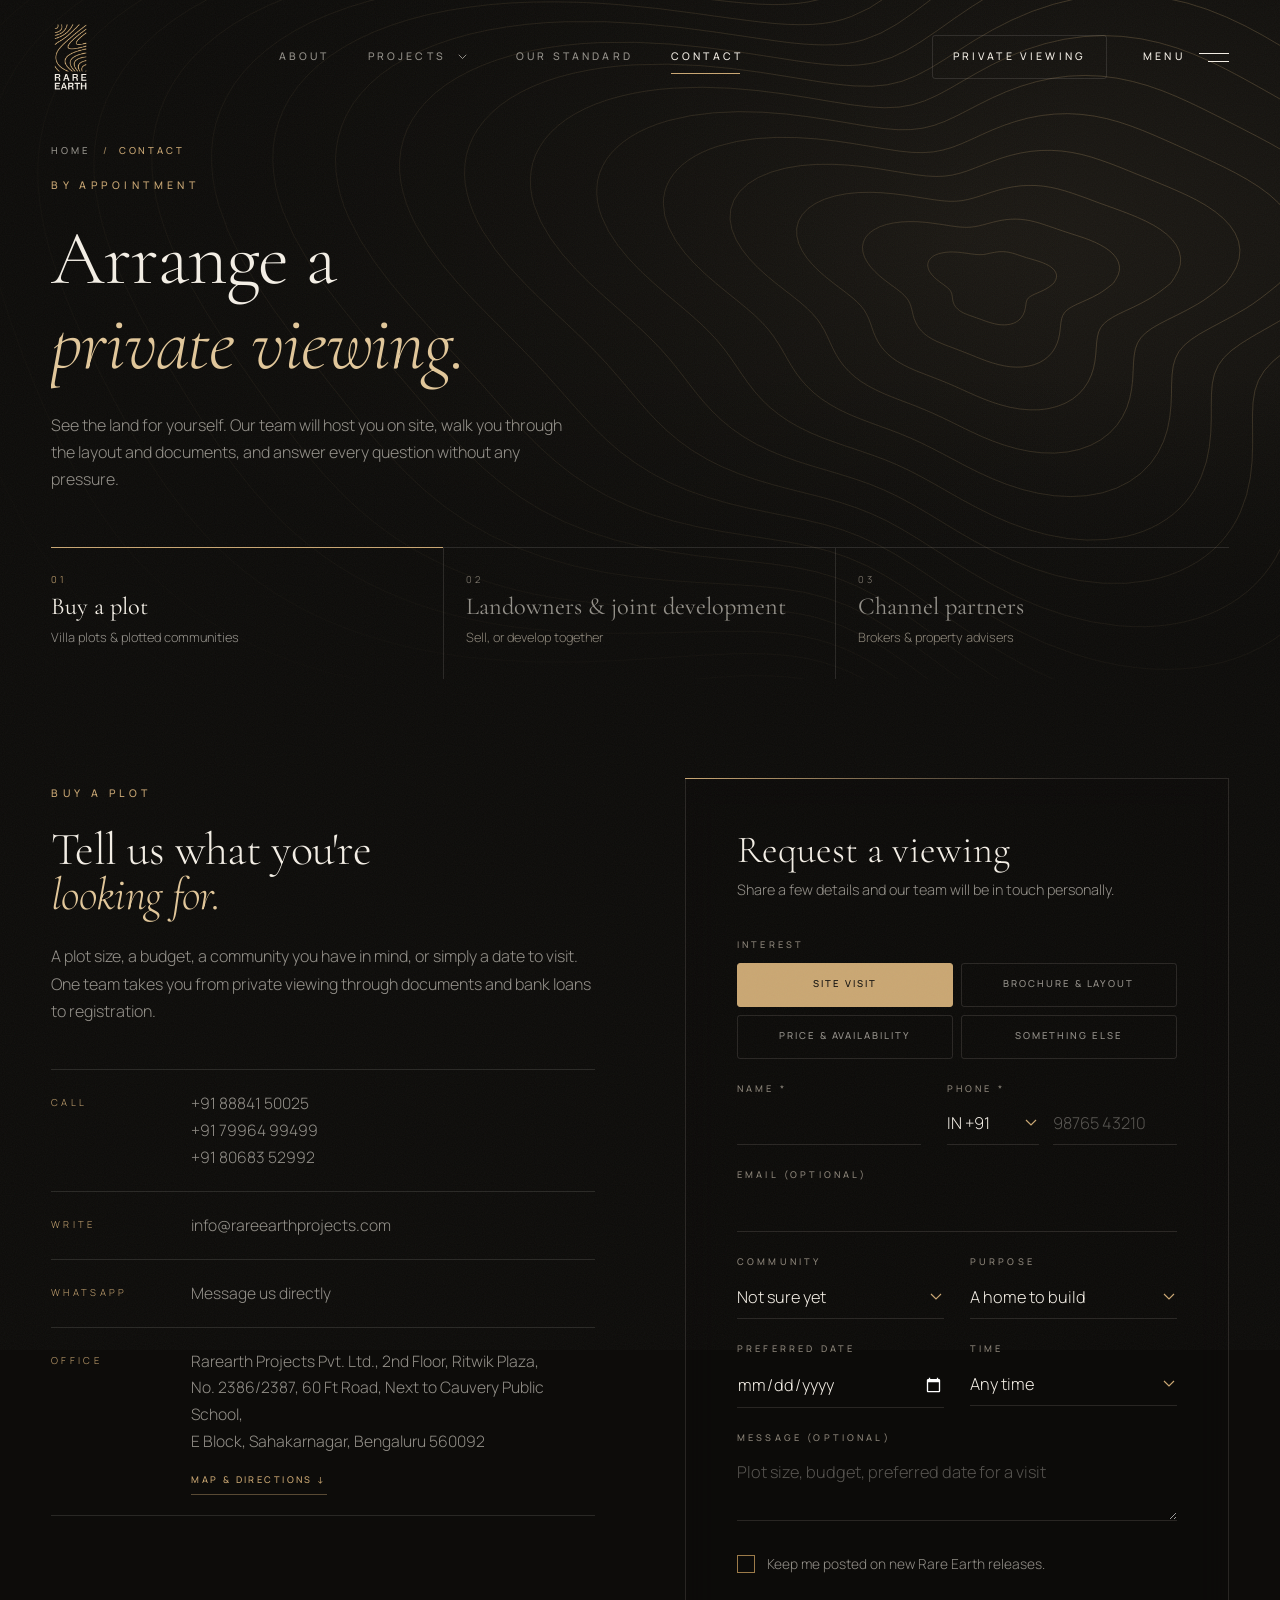
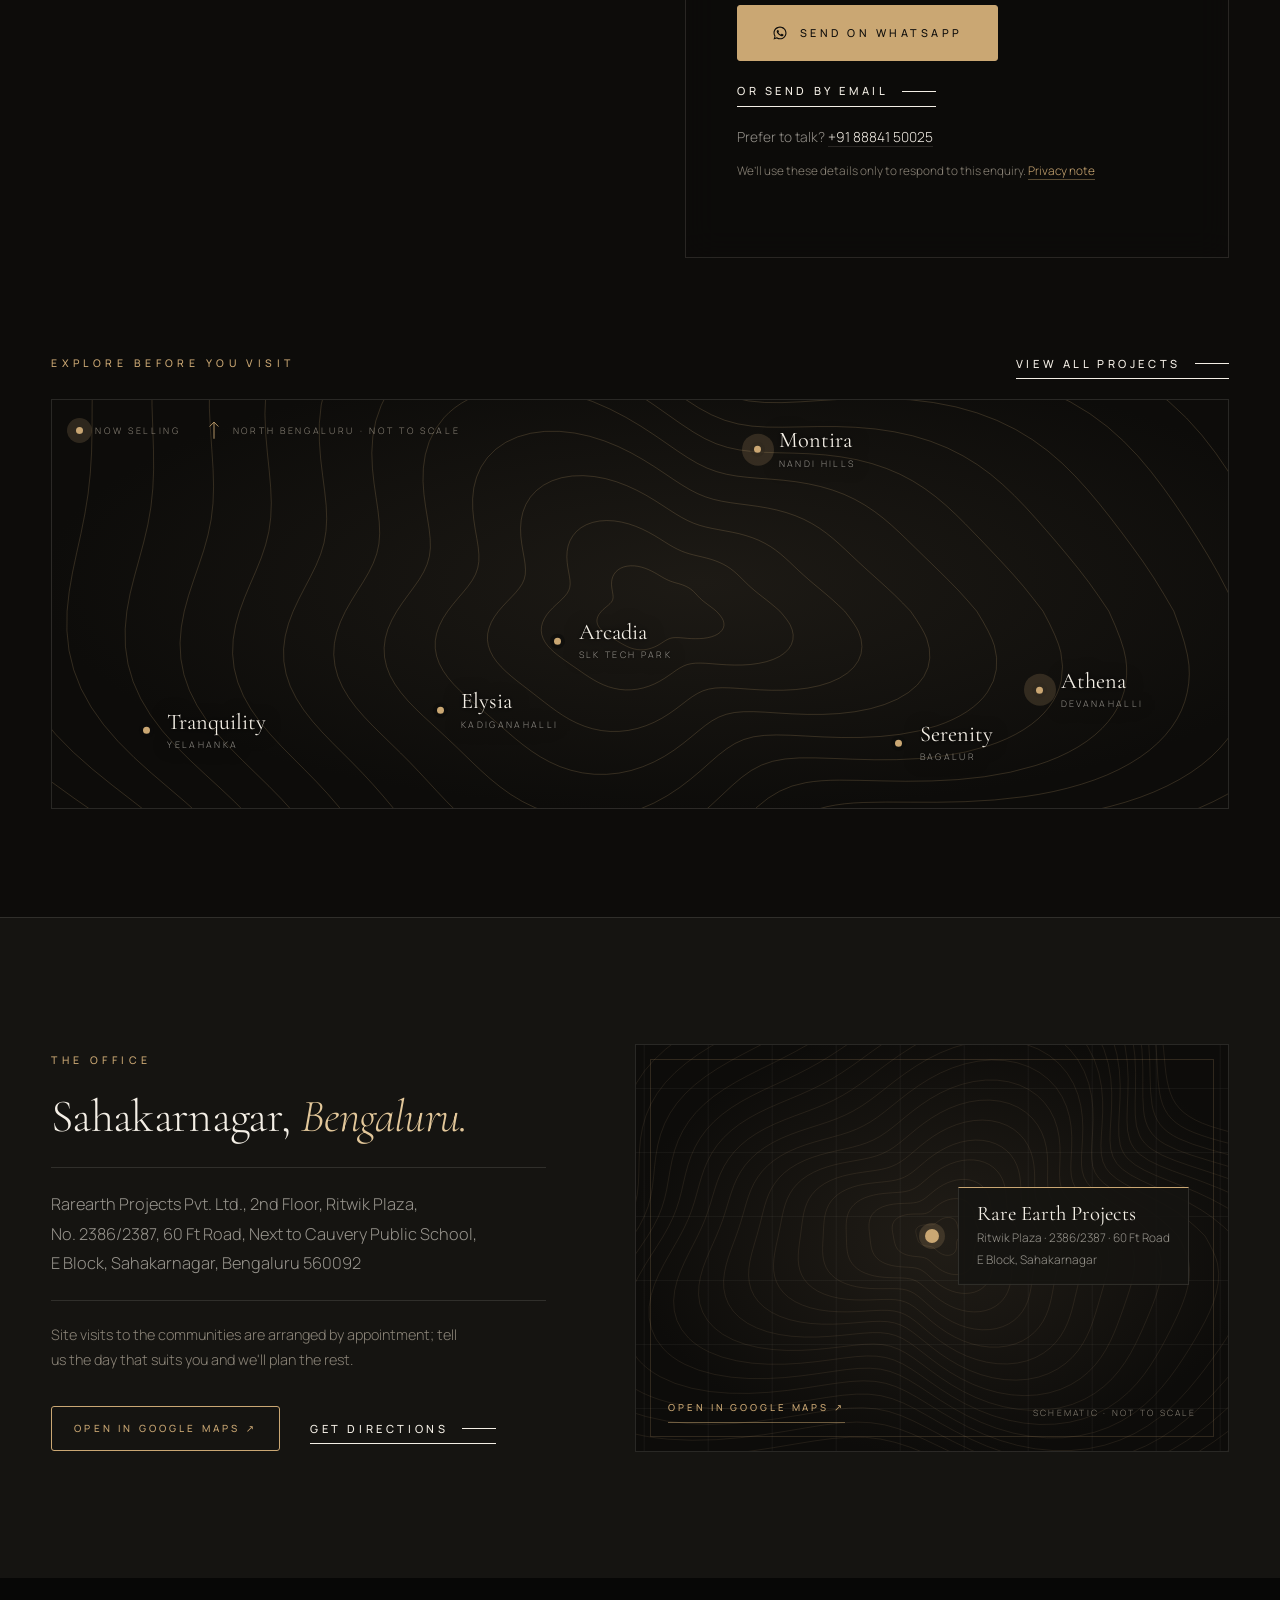
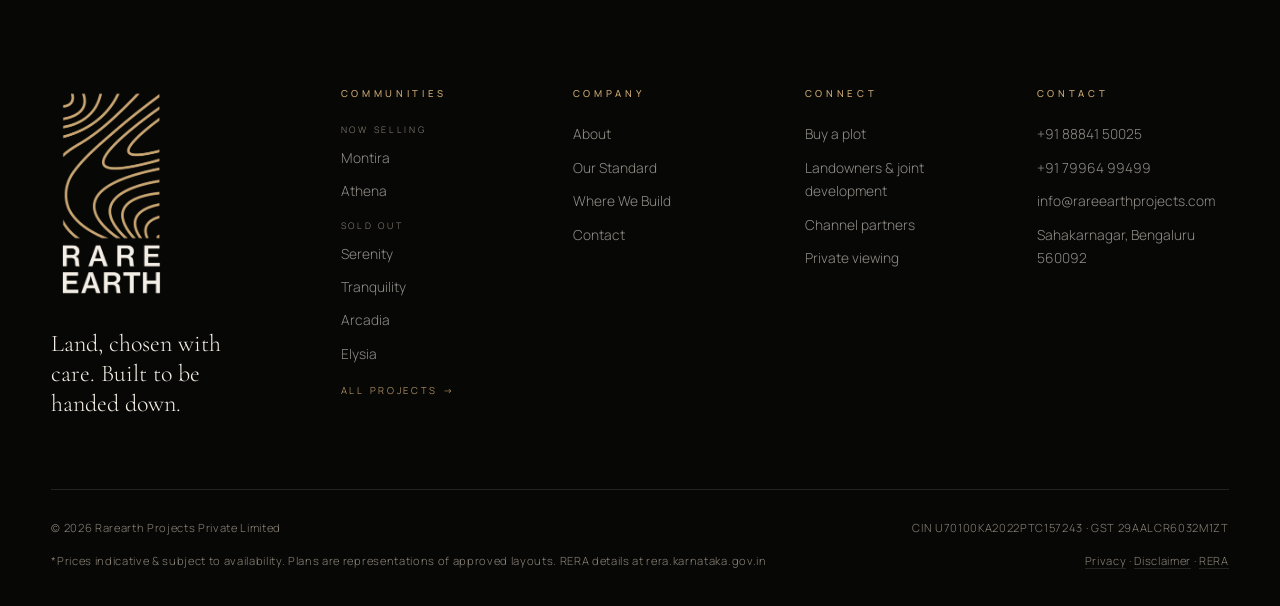
==== commit be43c887: "Office address matches Google; LinkedIn link; clarify look-alike names - Office address is now "2nd " ====
--- a/contact/index.html
+++ b/contact/index.html
@@ -20,8 +20,8 @@
 <meta charset="utf-8">
 <meta name="viewport" content="width=device-width, initial-scale=1">
 <script>document.documentElement.classList.remove('no-js')</script>
-<title>Contact | Private Viewings &amp; Land Offers | Rare Earth Projects</title>
-<meta name="description" content="Arrange a private viewing, offer your land for sale or joint development, or work with us as a channel partner. Call, WhatsApp or write to Rare Earth Projects, Bengaluru.">
+<title>Contact &amp; Site Visits | Rare Earth Projects, Bengaluru</title>
+<meta name="description" content="Book a private site viewing, offer your land for sale or joint development, or work with us as a channel partner. Call +91 88841 50025 or WhatsApp us.">
 <link rel="canonical" href="https://www.rareearthprojects.com/contact/">
 <meta name="theme-color" content="#0d0c0a">
 <meta property="og:type" content="website">
@@ -43,7 +43,7 @@
 <link rel="stylesheet" href="../assets/css/contact.css">
 
 <script type="application/ld+json">
-{"@context":"https://schema.org","@type":"Organization","name":"Rare Earth Projects","legalName":"Rarearth Projects Private Limited","url":"https://www.rareearthprojects.com/","logo":"https://www.rareearthprojects.com/assets/logo-vertical.png","email":"info@rareearthprojects.com","telephone":"+91-88841-50025","address":{"@type":"PostalAddress","streetAddress":"No. 2385, 2nd Floor, Next to Cauvery Public School, 60 Ft Road, E Block, Sahakarnagar","addressLocality":"Bengaluru","postalCode":"560092","addressRegion":"Karnataka","addressCountry":"IN"},"contactPoint":[{"@type":"ContactPoint","telephone":"+91-88841-50025","contactType":"sales","areaServed":"IN","availableLanguage":["en"]},{"@type":"ContactPoint","telephone":"+91-79964-99499","contactType":"customer service","areaServed":"IN"},{"@type":"ContactPoint","telephone":"+91-80683-52992","contactType":"customer service","areaServed":"IN"}]}
+{"@context":"https://schema.org","@type":"Organization","name":"Rare Earth Projects","alternateName":["Rare Earth","Rarearth Projects"],"sameAs":["https://www.linkedin.com/company/rarearth-projects-private-limited/"],"legalName":"Rarearth Projects Private Limited","url":"https://www.rareearthprojects.com/","logo":"https://www.rareearthprojects.com/assets/logo-vertical.png","email":"info@rareearthprojects.com","telephone":"+91-88841-50025","address":{"@type":"PostalAddress","streetAddress":"2nd Floor, Ritwik Plaza, No. 2386/2387, 60 Ft Road, Next to Cauvery Public School, E Block, Sahakarnagar","addressLocality":"Bengaluru","postalCode":"560092","addressRegion":"Karnataka","addressCountry":"IN"},"contactPoint":[{"@type":"ContactPoint","telephone":"+91-88841-50025","contactType":"sales","areaServed":"IN","availableLanguage":["en"]},{"@type":"ContactPoint","telephone":"+91-79964-99499","contactType":"customer service","areaServed":"IN"},{"@type":"ContactPoint","telephone":"+91-80683-52992","contactType":"customer service","areaServed":"IN"}]}
 </script>
 <script type="application/ld+json">
 {"@context":"https://schema.org","@type":"ContactPage","name":"Contact Rare Earth Projects","url":"https://www.rareearthprojects.com/contact/","about":{"@type":"Organization","name":"Rare Earth Projects","url":"https://www.rareearthprojects.com/"}}
@@ -89,7 +89,7 @@
           <li><small>Call</small><div><a href="tel:+918884150025">+91 88841 50025</a><br><a href="tel:+917996499499">+91 79964 99499</a><br><a href="tel:+918068352992">+91 80683 52992</a></div></li>
           <li><small>Write</small><a href="mailto:info@rareearthprojects.com">info@rareearthprojects.com</a></li>
           <li><small>WhatsApp</small><a href="https://wa.me/918884150025" target="_blank" rel="noopener">Message us directly</a></li>
-          <li><small>Office</small><span>Rarearth Projects Pvt. Ltd., No. 2385, 2nd Floor,<br>Next to Cauvery Public School, 60 Ft Road, E Block,<br>Sahakarnagar, Bengaluru 560092</span></li>
+          <li><small>Office</small><span>Rarearth Projects Pvt. Ltd., 2nd Floor, Ritwik Plaza,<br>No. 2386/2387, 60 Ft Road, Next to Cauvery Public School,<br>E Block, Sahakarnagar, Bengaluru 560092</span></li>
         </ul>
       </div>
       <!-- The shared enquiry composer (enquiry.js) renders the fields here -->
@@ -198,7 +198,7 @@
     <div class="ct-office-copy">
       <span class="kicker">The Office</span>
       <h2 id="office-h" class="display h-md">Sahakarnagar, <em>Bengaluru.</em></h2>
-      <address class="ct-addr" data-ct-addr>Rarearth Projects Pvt. Ltd., No. 2385, 2nd Floor,<br> Next to Cauvery Public School, 60 Ft Road, E Block,<br> Sahakarnagar, Bengaluru 560092</address>
+      <address class="ct-addr" data-ct-addr>Rarearth Projects Pvt. Ltd., 2nd Floor, Ritwik Plaza,<br> No. 2386/2387, 60 Ft Road, Next to Cauvery Public School,<br> E Block, Sahakarnagar, Bengaluru 560092</address>
       <p class="ct-office-note">Site visits to the communities are arranged by appointment; tell us the day that suits you and we'll plan the rest.</p>
       <div class="ct-office-acts">
         <a class="pill sm" data-ct-maps href="https://www.google.com/maps/search/?api=1&amp;query=13.0608421%2C77.5875166" target="_blank" rel="noopener">Open in Google Maps ↗</a>
@@ -210,7 +210,7 @@
       <svg class="ct-map-field" data-contours data-seed="88" data-count="20" data-cx="820" data-cy="470" data-size="900" viewBox="0 0 1600 1000" preserveAspectRatio="xMidYMid slice" aria-hidden="true"></svg>
       <span class="ct-map-grid" aria-hidden="true"></span>
       <span class="ct-pin" aria-hidden="true"><i></i></span>
-      <span class="ct-map-lbl" aria-hidden="true"><b>Rare Earth Projects</b><span>2nd Floor · No. 2385 · 60 Ft Road</span><span>E Block, Sahakarnagar</span></span>
+      <span class="ct-map-lbl" aria-hidden="true"><b>Rare Earth Projects</b><span>Ritwik Plaza · 2386/2387 · 60 Ft Road</span><span>E Block, Sahakarnagar</span></span>
       <span class="ct-map-cta" aria-hidden="true">Open in Google Maps ↗</span>
       <span class="ct-map-note" aria-hidden="true">Schematic · not to scale</span>
     </a>
--- a/assets/css/site.css
+++ b/assets/css/site.css
@@ -111,6 +111,8 @@
 .overlay nav a.sub{font-size:clamp(1.3rem,2.4vw,2rem);padding-left:50px;color:var(--mute-d)}
 .overlay nav a:hover{color:var(--gold-hi);font-style:italic}
 .overlay nav a.sub.is-cur{color:var(--gold);font-style:italic}
+.overlay nav a.sub i{font-family:var(--sans);font-style:normal;font-size:.56rem;letter-spacing:.24em;text-transform:uppercase;color:var(--gold);align-self:center;white-space:nowrap}
+.ov-quick{display:none}
 body.menu-open .overlay nav a{opacity:1;transform:none}
 .overlay aside{border-left:1px solid var(--hair-d);padding:140px var(--gut) 60px;display:flex;flex-direction:column;justify-content:space-between;gap:34px;position:relative;overflow:hidden}
 .overlay aside .vlogo{width:110px}
@@ -966,6 +968,15 @@
   .hdr-r .enq{display:none}
   .overlay{grid-template-columns:1fr}
   .overlay aside{display:none}
+  /* phone menu: content starts under the header (centring clipped the top once the list grew),
+     roomier community links (finger-sized targets) and one-tap Call / WhatsApp / Email */
+  .overlay nav{justify-content:flex-start;padding-top:118px;padding-bottom:calc(36px + env(safe-area-inset-bottom))}
+  .overlay nav a{padding:3px 0}
+  .overlay nav a.sub{font-size:clamp(1.3rem,5.6vw,1.6rem);padding:8px 0 8px 50px;gap:14px;color:rgba(244,239,230,.72)}
+  .ov-quick{display:grid;grid-template-columns:repeat(3,1fr);gap:10px;margin-top:30px;padding-top:26px;border-top:1px solid var(--hair-d)}
+  .overlay nav .ov-quick a{font-family:var(--sans);font-weight:500;font-style:normal;font-size:.6rem;letter-spacing:.22em;text-transform:uppercase;line-height:1;flex-direction:column;align-items:center;justify-content:center;gap:10px;height:72px;padding:0;border:1px solid var(--hair-d);border-radius:var(--r-btn);color:var(--ivory)}
+  .overlay nav .ov-quick a:hover{font-style:normal;color:var(--gold-hi)}
+  .overlay nav .ov-quick svg{width:20px;height:20px;flex:none}
   .about-grid,.proj-body,.plan-grid,.col-head,.ter-grid,.vw-grid{grid-template-columns:1fr}
   .about-mark{aspect-ratio:16/10}.about-mark img{width:22%}
   /* no room beside the headline: the hero pins become a list beneath it */
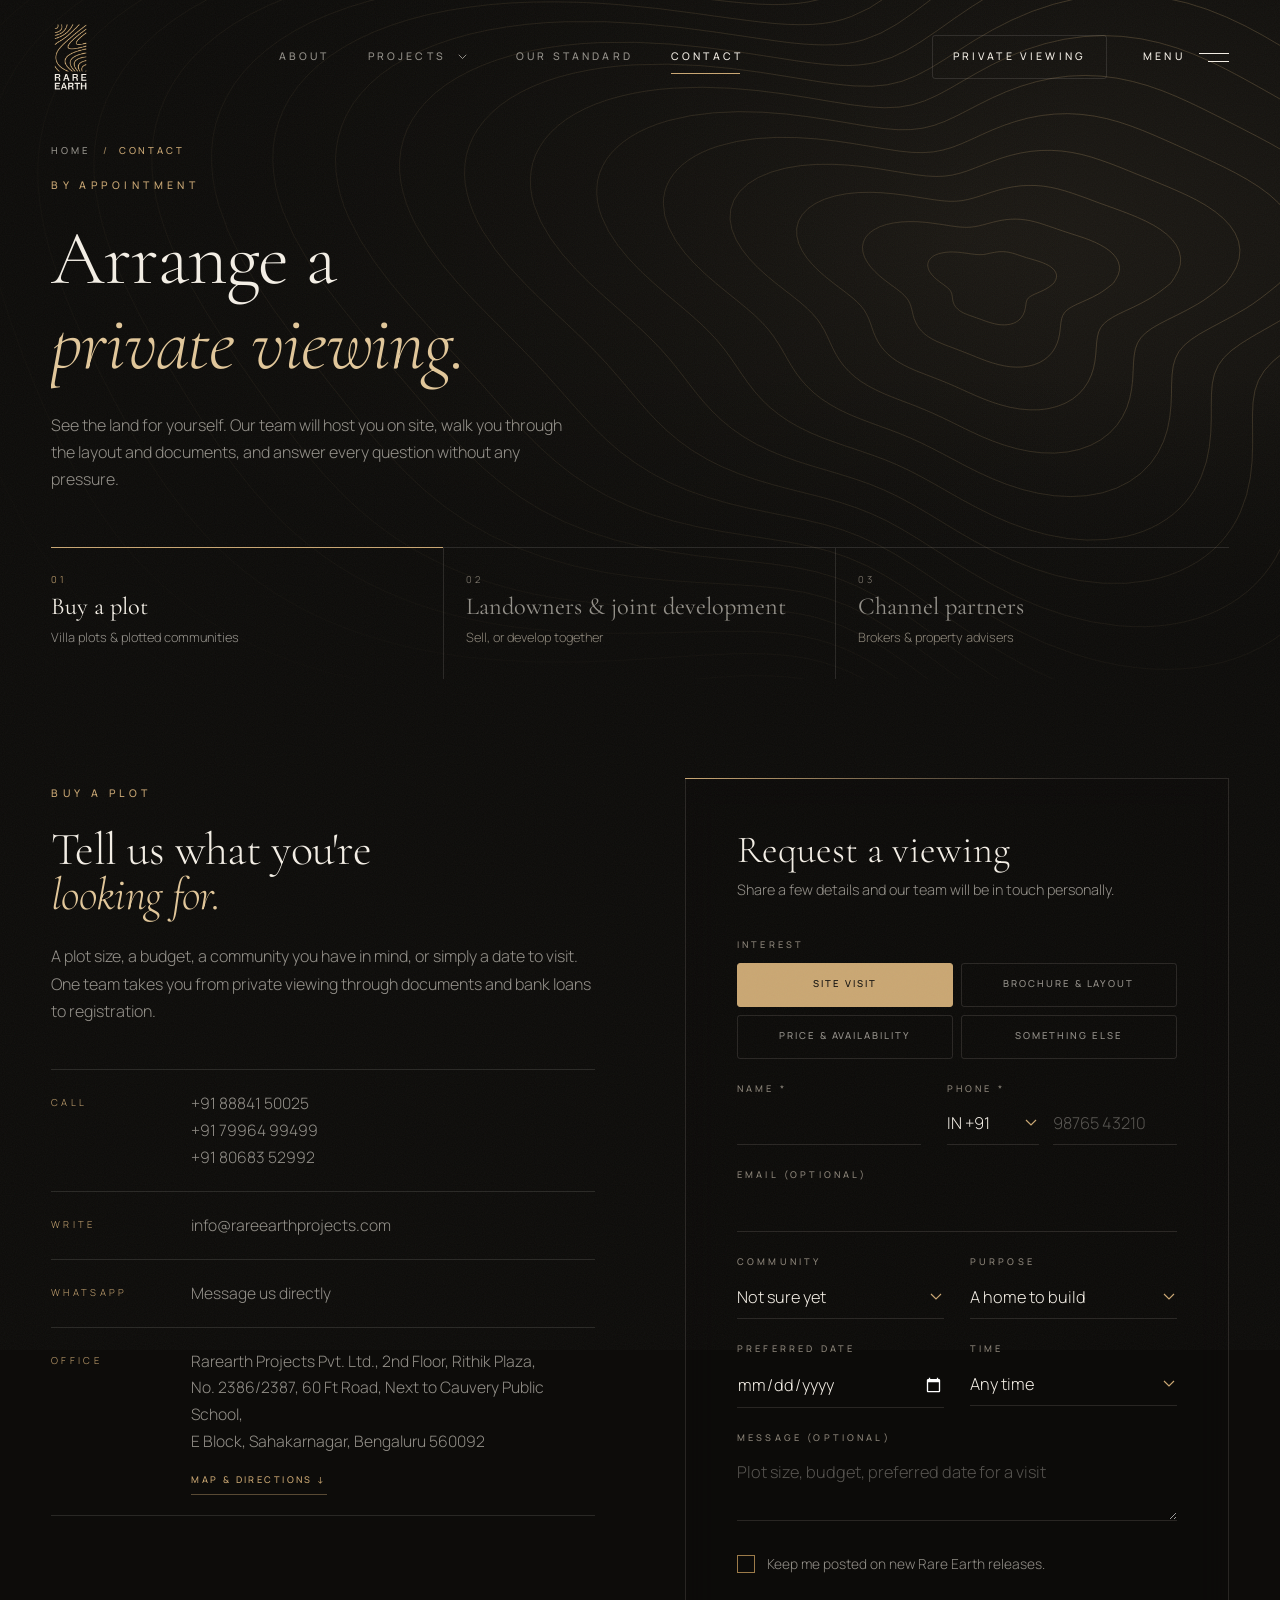
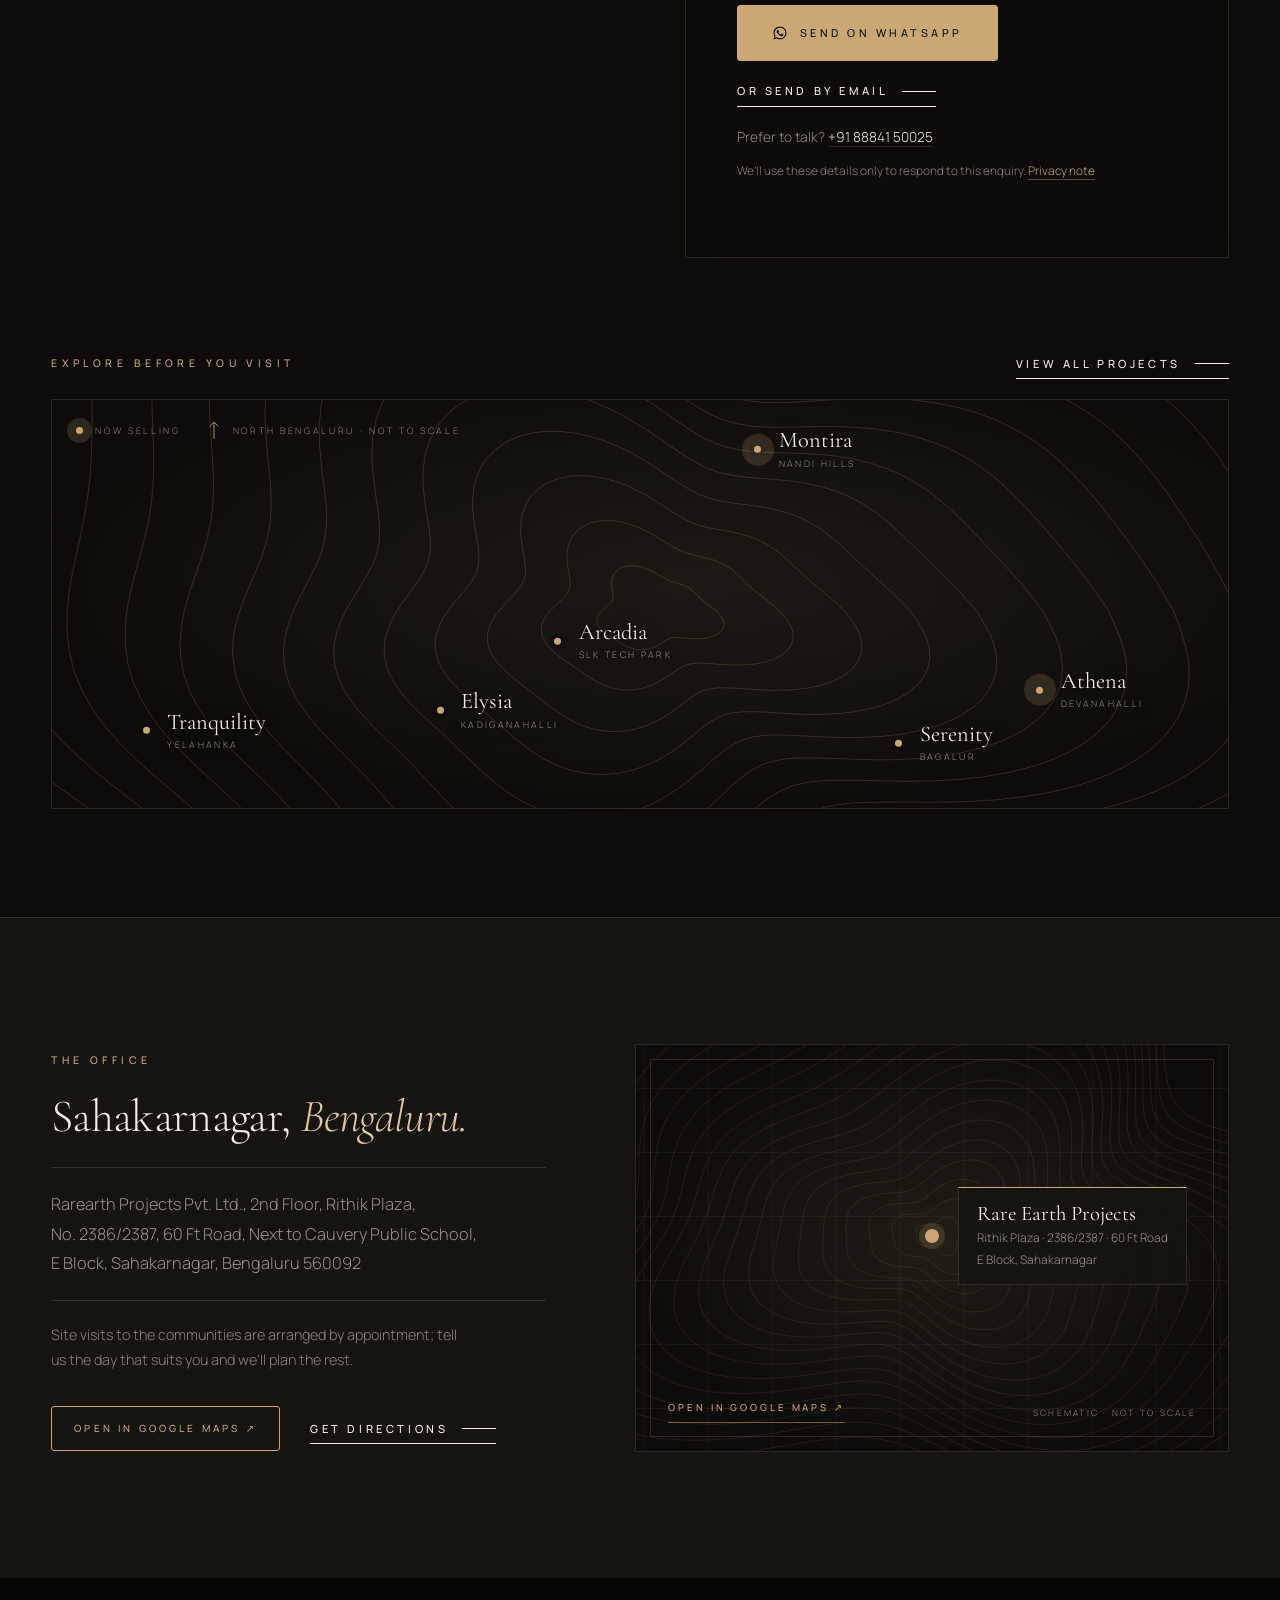
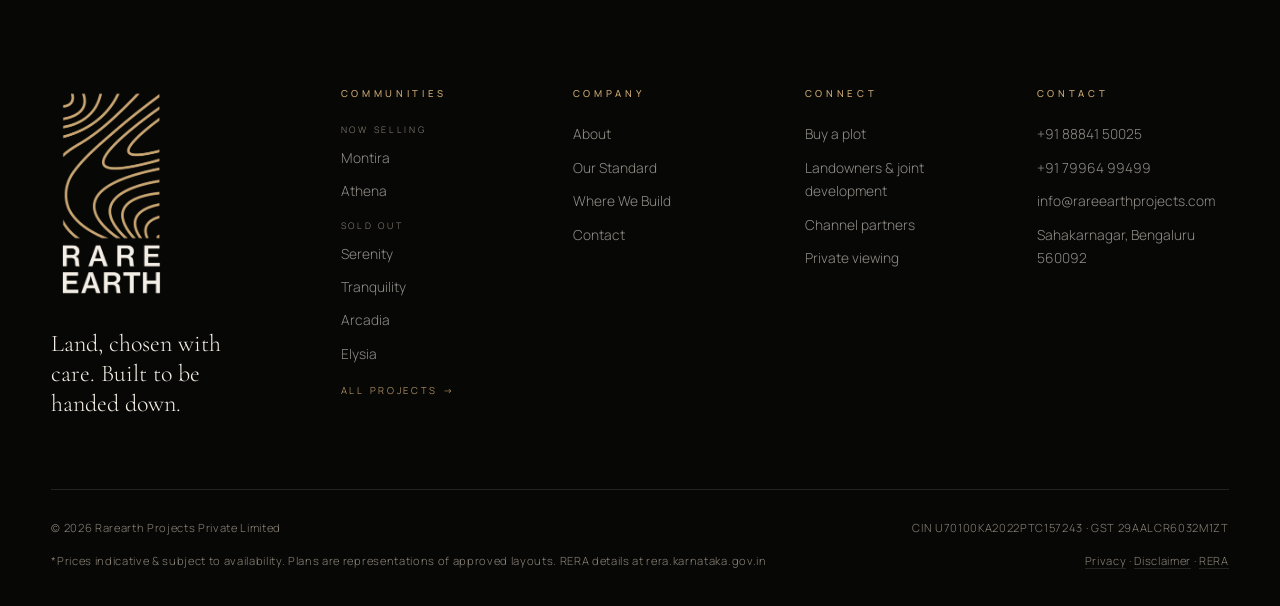
==== commit 06d6367f: "Office building spelled 'Rithik Plaza', as on the Google Business listing Co-Authored-By: Claude Opu" ====
--- a/contact/index.html
+++ b/contact/index.html
@@ -43,7 +43,7 @@
 <link rel="stylesheet" href="../assets/css/contact.css">
 
 <script type="application/ld+json">
-{"@context":"https://schema.org","@type":"Organization","name":"Rare Earth Projects","alternateName":["Rare Earth","Rarearth Projects"],"sameAs":["https://www.linkedin.com/company/rarearth-projects-private-limited/"],"legalName":"Rarearth Projects Private Limited","url":"https://www.rareearthprojects.com/","logo":"https://www.rareearthprojects.com/assets/logo-vertical.png","email":"info@rareearthprojects.com","telephone":"+91-88841-50025","address":{"@type":"PostalAddress","streetAddress":"2nd Floor, Ritwik Plaza, No. 2386/2387, 60 Ft Road, Next to Cauvery Public School, E Block, Sahakarnagar","addressLocality":"Bengaluru","postalCode":"560092","addressRegion":"Karnataka","addressCountry":"IN"},"contactPoint":[{"@type":"ContactPoint","telephone":"+91-88841-50025","contactType":"sales","areaServed":"IN","availableLanguage":["en"]},{"@type":"ContactPoint","telephone":"+91-79964-99499","contactType":"customer service","areaServed":"IN"},{"@type":"ContactPoint","telephone":"+91-80683-52992","contactType":"customer service","areaServed":"IN"}]}
+{"@context":"https://schema.org","@type":"Organization","name":"Rare Earth Projects","alternateName":["Rare Earth","Rarearth Projects"],"sameAs":["https://www.linkedin.com/company/rarearth-projects-private-limited/"],"legalName":"Rarearth Projects Private Limited","url":"https://www.rareearthprojects.com/","logo":"https://www.rareearthprojects.com/assets/logo-vertical.png","email":"info@rareearthprojects.com","telephone":"+91-88841-50025","address":{"@type":"PostalAddress","streetAddress":"2nd Floor, Rithik Plaza, No. 2386/2387, 60 Ft Road, Next to Cauvery Public School, E Block, Sahakarnagar","addressLocality":"Bengaluru","postalCode":"560092","addressRegion":"Karnataka","addressCountry":"IN"},"contactPoint":[{"@type":"ContactPoint","telephone":"+91-88841-50025","contactType":"sales","areaServed":"IN","availableLanguage":["en"]},{"@type":"ContactPoint","telephone":"+91-79964-99499","contactType":"customer service","areaServed":"IN"},{"@type":"ContactPoint","telephone":"+91-80683-52992","contactType":"customer service","areaServed":"IN"}]}
 </script>
 <script type="application/ld+json">
 {"@context":"https://schema.org","@type":"ContactPage","name":"Contact Rare Earth Projects","url":"https://www.rareearthprojects.com/contact/","about":{"@type":"Organization","name":"Rare Earth Projects","url":"https://www.rareearthprojects.com/"}}
@@ -89,7 +89,7 @@
           <li><small>Call</small><div><a href="tel:+918884150025">+91 88841 50025</a><br><a href="tel:+917996499499">+91 79964 99499</a><br><a href="tel:+918068352992">+91 80683 52992</a></div></li>
           <li><small>Write</small><a href="mailto:info@rareearthprojects.com">info@rareearthprojects.com</a></li>
           <li><small>WhatsApp</small><a href="https://wa.me/918884150025" target="_blank" rel="noopener">Message us directly</a></li>
-          <li><small>Office</small><span>Rarearth Projects Pvt. Ltd., 2nd Floor, Ritwik Plaza,<br>No. 2386/2387, 60 Ft Road, Next to Cauvery Public School,<br>E Block, Sahakarnagar, Bengaluru 560092</span></li>
+          <li><small>Office</small><span>Rarearth Projects Pvt. Ltd., 2nd Floor, Rithik Plaza,<br>No. 2386/2387, 60 Ft Road, Next to Cauvery Public School,<br>E Block, Sahakarnagar, Bengaluru 560092</span></li>
         </ul>
       </div>
       <!-- The shared enquiry composer (enquiry.js) renders the fields here -->
@@ -198,7 +198,7 @@
     <div class="ct-office-copy">
       <span class="kicker">The Office</span>
       <h2 id="office-h" class="display h-md">Sahakarnagar, <em>Bengaluru.</em></h2>
-      <address class="ct-addr" data-ct-addr>Rarearth Projects Pvt. Ltd., 2nd Floor, Ritwik Plaza,<br> No. 2386/2387, 60 Ft Road, Next to Cauvery Public School,<br> E Block, Sahakarnagar, Bengaluru 560092</address>
+      <address class="ct-addr" data-ct-addr>Rarearth Projects Pvt. Ltd., 2nd Floor, Rithik Plaza,<br> No. 2386/2387, 60 Ft Road, Next to Cauvery Public School,<br> E Block, Sahakarnagar, Bengaluru 560092</address>
       <p class="ct-office-note">Site visits to the communities are arranged by appointment; tell us the day that suits you and we'll plan the rest.</p>
       <div class="ct-office-acts">
         <a class="pill sm" data-ct-maps href="https://www.google.com/maps/search/?api=1&amp;query=13.0608421%2C77.5875166" target="_blank" rel="noopener">Open in Google Maps ↗</a>
@@ -210,7 +210,7 @@
       <svg class="ct-map-field" data-contours data-seed="88" data-count="20" data-cx="820" data-cy="470" data-size="900" viewBox="0 0 1600 1000" preserveAspectRatio="xMidYMid slice" aria-hidden="true"></svg>
       <span class="ct-map-grid" aria-hidden="true"></span>
       <span class="ct-pin" aria-hidden="true"><i></i></span>
-      <span class="ct-map-lbl" aria-hidden="true"><b>Rare Earth Projects</b><span>Ritwik Plaza · 2386/2387 · 60 Ft Road</span><span>E Block, Sahakarnagar</span></span>
+      <span class="ct-map-lbl" aria-hidden="true"><b>Rare Earth Projects</b><span>Rithik Plaza · 2386/2387 · 60 Ft Road</span><span>E Block, Sahakarnagar</span></span>
       <span class="ct-map-cta" aria-hidden="true">Open in Google Maps ↗</span>
       <span class="ct-map-note" aria-hidden="true">Schematic · not to scale</span>
     </a>
